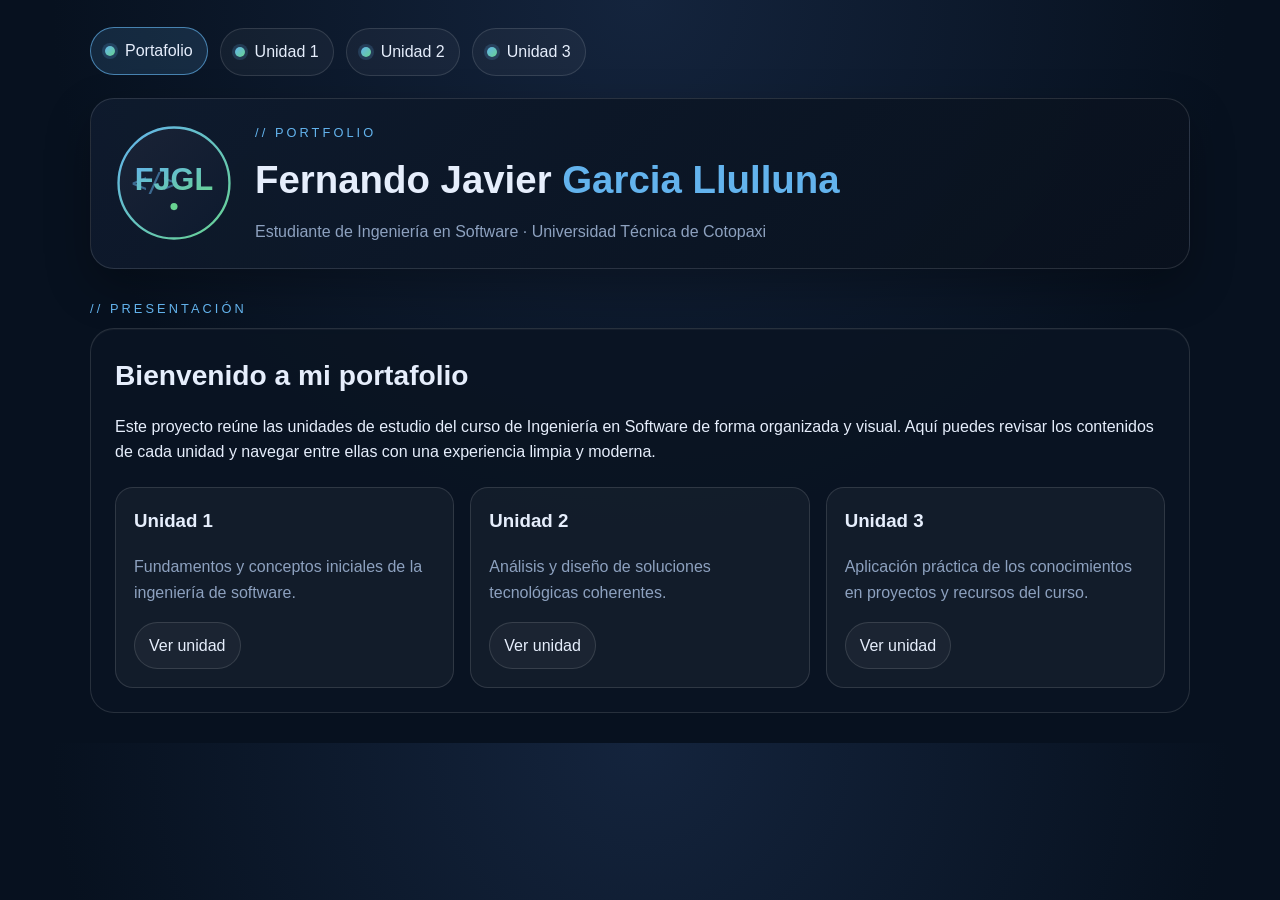
==== index.html @ 0bc06dee "proyecto final" ====
<!DOCTYPE html>
<html lang="es">
<head>
  <meta charset="UTF-8">
  <meta name="viewport" content="width=device-width, initial-scale=1.0">
  <title>Portafolio — Fernando Javier Garcia Llulluna</title>
  <link rel="stylesheet" href="style.css">
</head>
<body>
  <header>
    <nav class="topbar" aria-label="Navegación principal">
      <a class="nav-btn active" href="index.html"><span class="dot"></span> Portafolio</a>
      <a class="nav-btn" href="unidad1.html"><span class="dot"></span> Unidad 1</a>
      <a class="nav-btn" href="unidad2.html"><span class="dot"></span> Unidad 2</a>
      <a class="nav-btn" href="unidad3.html"><span class="dot"></span> Unidad 3</a>
    </nav>

    <div class="brand-row">
      <svg class="logo-badge" viewBox="0 0 100 100" xmlns="http://www.w3.org/2000/svg" role="img" aria-label="Logo FJGL">
        <defs>
          <linearGradient id="g1" x1="0" y1="0" x2="1" y2="1">
            <stop offset="0%" stop-color="#63B3ED"/>
            <stop offset="100%" stop-color="#68D391"/>
          </linearGradient>
          <linearGradient id="g2" x1="0" y1="0" x2="1" y2="1">
            <stop offset="0%" stop-color="#1A2336"/>
            <stop offset="100%" stop-color="#0d1a2e"/>
          </linearGradient>
        </defs>
        <circle cx="50" cy="50" r="47" fill="url(#g2)" stroke="url(#g1)" stroke-width="2"/>
        <text x="14" y="58" font-family="JetBrains Mono, monospace" font-size="22" fill="#63B3ED" opacity="0.5">&lt;/&gt;</text>
        <text x="50" y="56" text-anchor="middle" font-family="Syne, sans-serif" font-size="26" font-weight="800" fill="url(#g1)">FJGL</text>
        <circle cx="50" cy="70" r="3" fill="#68D391"/>
      </svg>
      <div class="brand-text">
        <p class="brand-tag">// portfolio</p>
        <h1>Fernando Javier <span>Garcia Llulluna</span></h1>
        <p class="brand-sub">Estudiante de Ingeniería en Software · Universidad Técnica de Cotopaxi</p>
      </div>
    </div>
  </header>

  <main>
    <p class="section-label">// presentación</p>
    <div class="unit-body">
      <h2 class="section-heading">Bienvenido a mi portafolio</h2>
      <p>Este proyecto reúne las unidades de estudio del curso de Ingeniería en Software de forma organizada y visual. Aquí puedes revisar los contenidos de cada unidad y navegar entre ellas con una experiencia limpia y moderna.</p>

      <div class="grid">
        <article class="card">
          <h3>Unidad 1</h3>
          <p>Fundamentos y conceptos iniciales de la ingeniería de software.</p>
          <a class="nav-btn" href="unidad1.html">Ver unidad</a>
        </article>
        <article class="card">
          <h3>Unidad 2</h3>
          <p>Análisis y diseño de soluciones tecnológicas coherentes.</p>
          <a class="nav-btn" href="unidad2.html">Ver unidad</a>
        </article>
        <article class="card">
          <h3>Unidad 3</h3>
          <p>Aplicación práctica de los conocimientos en proyectos y recursos del curso.</p>
          <a class="nav-btn" href="unidad3.html">Ver unidad</a>
        </article>
      </div>
    </div>
  </main>
</body>
</html>
---- style.css ----
:root {
  color-scheme: dark;
  --bg: #07111f;
  --bg-soft: #0f1b2e;
  --panel: rgba(10, 20, 35, 0.9);
  --text: #e6eefc;
  --muted: #8da1bf;
  --accent: #63b3ed;
  --accent-2: #68d391;
  --border: rgba(255, 255, 255, 0.12);
}

* { box-sizing: border-box; }
body {
  margin: 0;
  font-family: Inter, "Segoe UI", Roboto, Arial, sans-serif;
  background: radial-gradient(circle at top, #14243d 0%, var(--bg) 60%);
  color: var(--text);
  line-height: 1.6;
}
a { color: inherit; text-decoration: none; }
img, svg { display: block; max-width: 100%; }

header, main, footer {
  width: min(1100px, calc(100% - 32px));
  margin: 0 auto;
}

header {
  padding: 28px 0 12px;
}

.topbar {
  display: flex;
  flex-wrap: wrap;
  gap: 12px;
  margin-bottom: 22px;
}
.nav-btn {
  display: inline-flex;
  align-items: center;
  gap: 10px;
  padding: 10px 14px;
  border: 1px solid var(--border);
  border-radius: 999px;
  background: rgba(255,255,255,0.04);
  transition: transform .2s ease, border-color .2s ease, background .2s ease;
}
.nav-btn:hover, .nav-btn.active {
  transform: translateY(-1px);
  border-color: rgba(99,179,237,0.65);
  background: rgba(99,179,237,0.14);
}
.dot {
  width: 10px;
  height: 10px;
  border-radius: 50%;
  background: linear-gradient(135deg, var(--accent), var(--accent-2));
  box-shadow: 0 0 0 3px rgba(99,179,237,0.18);
}

.brand-row {
  display: flex;
  align-items: center;
  gap: 22px;
  padding: 24px;
  border: 1px solid var(--border);
  border-radius: 24px;
  background: linear-gradient(135deg, rgba(15,27,46,0.95), rgba(9,17,29,0.96));
  box-shadow: 0 18px 45px rgba(0,0,0,0.28);
}
.logo-badge {
  width: 118px;
  height: 118px;
  flex-shrink: 0;
}
.brand-tag {
  margin: 0 0 6px;
  font-size: 0.8rem;
  letter-spacing: 0.24em;
  text-transform: uppercase;
  color: var(--accent);
}
.brand-text h1 {
  margin: 0;
  font-size: clamp(1.8rem, 3vw, 2.5rem);
}
.brand-text h1 span { color: var(--accent); }
.brand-sub { margin: 8px 0 0; color: var(--muted); }
.back-link {
  display: inline-block;
  margin-top: 16px;
  color: var(--accent);
}

main {
  padding: 18px 0 30px;
}
.section-label {
  margin: 0 0 8px;
  font-size: 0.8rem;
  letter-spacing: 0.24em;
  text-transform: uppercase;
  color: var(--accent);
}
.section-heading {
  margin: 0 0 10px;
  font-size: clamp(1.4rem, 2.2vw, 1.9rem);
}
.unit-body {
  padding: 24px;
  border: 1px solid var(--border);
  border-radius: 24px;
  background: var(--panel);
  box-shadow: inset 0 1px 0 rgba(255,255,255,.04);
}
.cloud-row {
  display: flex;
  align-items: center;
  gap: 8px;
  flex-wrap: wrap;
}
.cloud {
  width: 28px;
  height: 28px;
}
.cloud-label { color: var(--muted); font-weight: 600; }
.diff-bar {
  height: 10px;
  border-radius: 999px;
  overflow: hidden;
  background: rgba(255,255,255,0.08);
  border: 1px solid rgba(255,255,255,0.08);
}
.diff-bar-fill {
  height: 100%;
  border-radius: inherit;
  background: linear-gradient(90deg, var(--accent), var(--accent-2));
}
.placeholder-box {
  margin-top: 18px;
  padding: 16px 18px;
  border: 1px dashed rgba(99,179,237,0.35);
  border-radius: 16px;
  background: rgba(99,179,237,0.08);
  color: var(--text);
}

.grid {
  display: grid;
  grid-template-columns: repeat(auto-fit, minmax(240px, 1fr));
  gap: 16px;
  margin-top: 22px;
}
.card {
  padding: 18px;
  border: 1px solid var(--border);
  border-radius: 18px;
  background: rgba(255,255,255,0.04);
}
.card h3 { margin-top: 0; }
.card p { color: var(--muted); }

footer {
  padding: 0 0 32px;
}
.bib-card {
  padding: 20px 24px;
  border: 1px solid var(--border);
  border-radius: 22px;
  background: rgba(255,255,255,0.03);
}
.bib-title { margin: 0 0 12px; color: var(--accent); }
.bib-entry { display: flex; gap: 12px; margin-bottom: 10px; }
.bib-num { color: var(--accent); font-weight: 700; }
.bib-text { margin: 0; color: var(--muted); }

@media (max-width: 640px) {
  .brand-row { flex-direction: column; align-items: flex-start; }
  .logo-badge { width: 92px; height: 92px; }
}
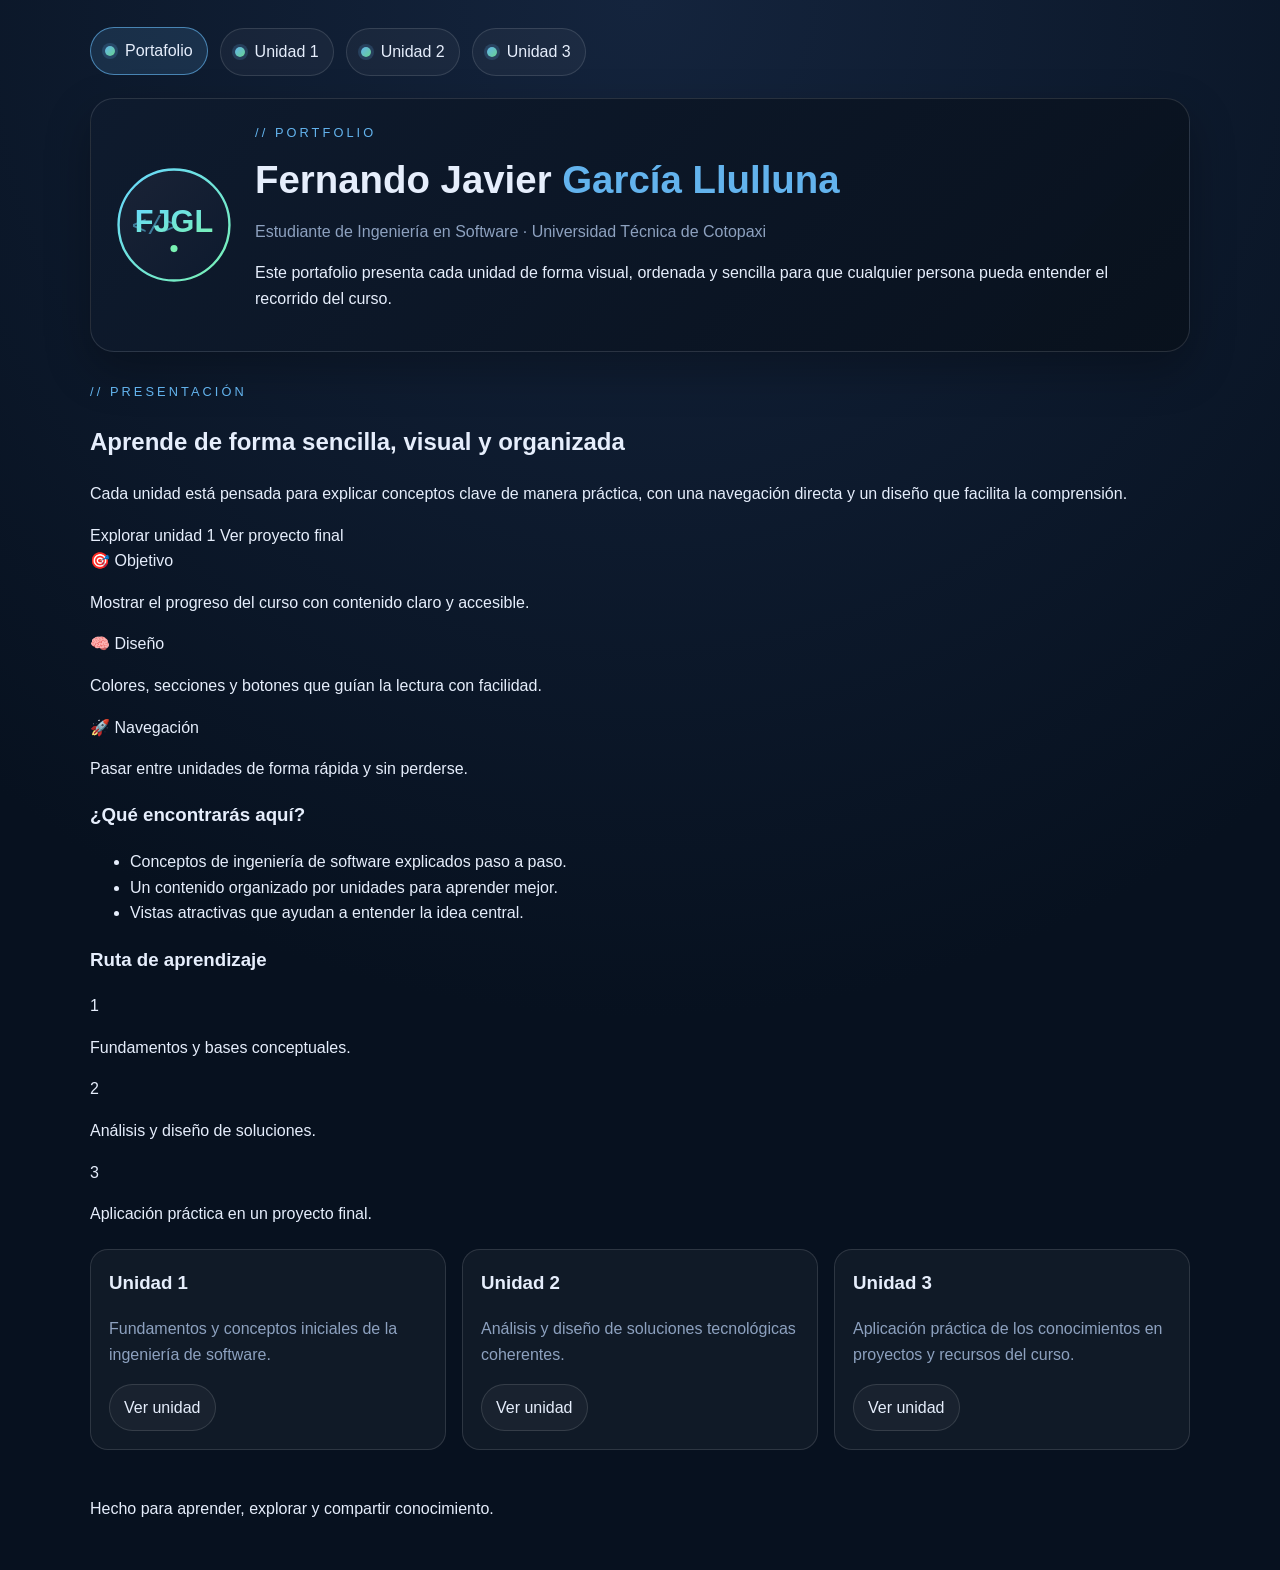
==== commit 8d8b53f9: "ARREGLOS" ====
--- a/index.html
+++ b/index.html
@@ -7,6 +7,9 @@
   <link rel="stylesheet" href="style.css">
 </head>
 <body>
+  <div class="bg-orb orb-one"></div>
+  <div class="bg-orb orb-two"></div>
+
   <header>
     <nav class="topbar" aria-label="Navegación principal">
       <a class="nav-btn active" href="index.html"><span class="dot"></span> Portafolio</a>
@@ -19,8 +22,8 @@
       <svg class="logo-badge" viewBox="0 0 100 100" xmlns="http://www.w3.org/2000/svg" role="img" aria-label="Logo FJGL">
         <defs>
           <linearGradient id="g1" x1="0" y1="0" x2="1" y2="1">
-            <stop offset="0%" stop-color="#63B3ED"/>
-            <stop offset="100%" stop-color="#68D391"/>
+            <stop offset="0%" stop-color="#67D7FF"/>
+            <stop offset="100%" stop-color="#79F2B3"/>
           </linearGradient>
           <linearGradient id="g2" x1="0" y1="0" x2="1" y2="1">
             <stop offset="0%" stop-color="#1A2336"/>
@@ -28,42 +31,88 @@
           </linearGradient>
         </defs>
         <circle cx="50" cy="50" r="47" fill="url(#g2)" stroke="url(#g1)" stroke-width="2"/>
-        <text x="14" y="58" font-family="JetBrains Mono, monospace" font-size="22" fill="#63B3ED" opacity="0.5">&lt;/&gt;</text>
+        <text x="14" y="58" font-family="JetBrains Mono, monospace" font-size="22" fill="#67D7FF" opacity="0.5">&lt;/&gt;</text>
         <text x="50" y="56" text-anchor="middle" font-family="Syne, sans-serif" font-size="26" font-weight="800" fill="url(#g1)">FJGL</text>
-        <circle cx="50" cy="70" r="3" fill="#68D391"/>
+        <circle cx="50" cy="70" r="3" fill="#79F2B3"/>
       </svg>
       <div class="brand-text">
         <p class="brand-tag">// portfolio</p>
-        <h1>Fernando Javier <span>Garcia Llulluna</span></h1>
+        <h1>Fernando Javier <span>García Llulluna</span></h1>
         <p class="brand-sub">Estudiante de Ingeniería en Software · Universidad Técnica de Cotopaxi</p>
+        <p class="brand-copy">Este portafolio presenta cada unidad de forma visual, ordenada y sencilla para que cualquier persona pueda entender el recorrido del curso.</p>
       </div>
     </div>
   </header>
 
   <main>
-    <p class="section-label">// presentación</p>
-    <div class="unit-body">
-      <h2 class="section-heading">Bienvenido a mi portafolio</h2>
-      <p>Este proyecto reúne las unidades de estudio del curso de Ingeniería en Software de forma organizada y visual. Aquí puedes revisar los contenidos de cada unidad y navegar entre ellas con una experiencia limpia y moderna.</p>
+    <section class="hero-card">
+      <div class="hero-copy">
+        <p class="section-label">// presentación</p>
+        <h2>Aprende de forma sencilla, visual y organizada</h2>
+        <p>Cada unidad está pensada para explicar conceptos clave de manera práctica, con una navegación directa y un diseño que facilita la comprensión.</p>
+        <div class="hero-actions">
+          <a class="primary-btn" href="unidad1.html">Explorar unidad 1</a>
+          <a class="secondary-btn" href="unidad3.html">Ver proyecto final</a>
+        </div>
+      </div>
 
-      <div class="grid">
-        <article class="card">
-          <h3>Unidad 1</h3>
-          <p>Fundamentos y conceptos iniciales de la ingeniería de software.</p>
-          <a class="nav-btn" href="unidad1.html">Ver unidad</a>
-        </article>
-        <article class="card">
-          <h3>Unidad 2</h3>
-          <p>Análisis y diseño de soluciones tecnológicas coherentes.</p>
-          <a class="nav-btn" href="unidad2.html">Ver unidad</a>
-        </article>
-        <article class="card">
-          <h3>Unidad 3</h3>
-          <p>Aplicación práctica de los conocimientos en proyectos y recursos del curso.</p>
-          <a class="nav-btn" href="unidad3.html">Ver unidad</a>
-        </article>
+      <div class="hero-highlights">
+        <div class="mini-card">
+          <span class="mini-title">🎯 Objetivo</span>
+          <p>Mostrar el progreso del curso con contenido claro y accesible.</p>
+        </div>
+        <div class="mini-card">
+          <span class="mini-title">🧠 Diseño</span>
+          <p>Colores, secciones y botones que guían la lectura con facilidad.</p>
+        </div>
+        <div class="mini-card">
+          <span class="mini-title">🚀 Navegación</span>
+          <p>Pasar entre unidades de forma rápida y sin perderse.</p>
+        </div>
       </div>
+    </section>
+
+    <section class="info-grid">
+      <article class="info-panel">
+        <h3>¿Qué encontrarás aquí?</h3>
+        <ul class="feature-list">
+          <li>Conceptos de ingeniería de software explicados paso a paso.</li>
+          <li>Un contenido organizado por unidades para aprender mejor.</li>
+          <li>Vistas atractivas que ayudan a entender la idea central.</li>
+        </ul>
+      </article>
+
+      <article class="info-panel accent">
+        <h3>Ruta de aprendizaje</h3>
+        <div class="step-list">
+          <div class="step"><span>1</span><p>Fundamentos y bases conceptuales.</p></div>
+          <div class="step"><span>2</span><p>Análisis y diseño de soluciones.</p></div>
+          <div class="step"><span>3</span><p>Aplicación práctica en un proyecto final.</p></div>
+        </div>
+      </article>
+    </section>
+
+    <div class="grid">
+      <article class="card">
+        <h3>Unidad 1</h3>
+        <p>Fundamentos y conceptos iniciales de la ingeniería de software.</p>
+        <a class="nav-btn" href="unidad1.html">Ver unidad</a>
+      </article>
+      <article class="card">
+        <h3>Unidad 2</h3>
+        <p>Análisis y diseño de soluciones tecnológicas coherentes.</p>
+        <a class="nav-btn" href="unidad2.html">Ver unidad</a>
+      </article>
+      <article class="card">
+        <h3>Unidad 3</h3>
+        <p>Aplicación práctica de los conocimientos en proyectos y recursos del curso.</p>
+        <a class="nav-btn" href="unidad3.html">Ver unidad</a>
+      </article>
     </div>
   </main>
+
+  <footer class="footer-card">
+    <p>Hecho para aprender, explorar y compartir conocimiento.</p>
+  </footer>
 </body>
 </html>
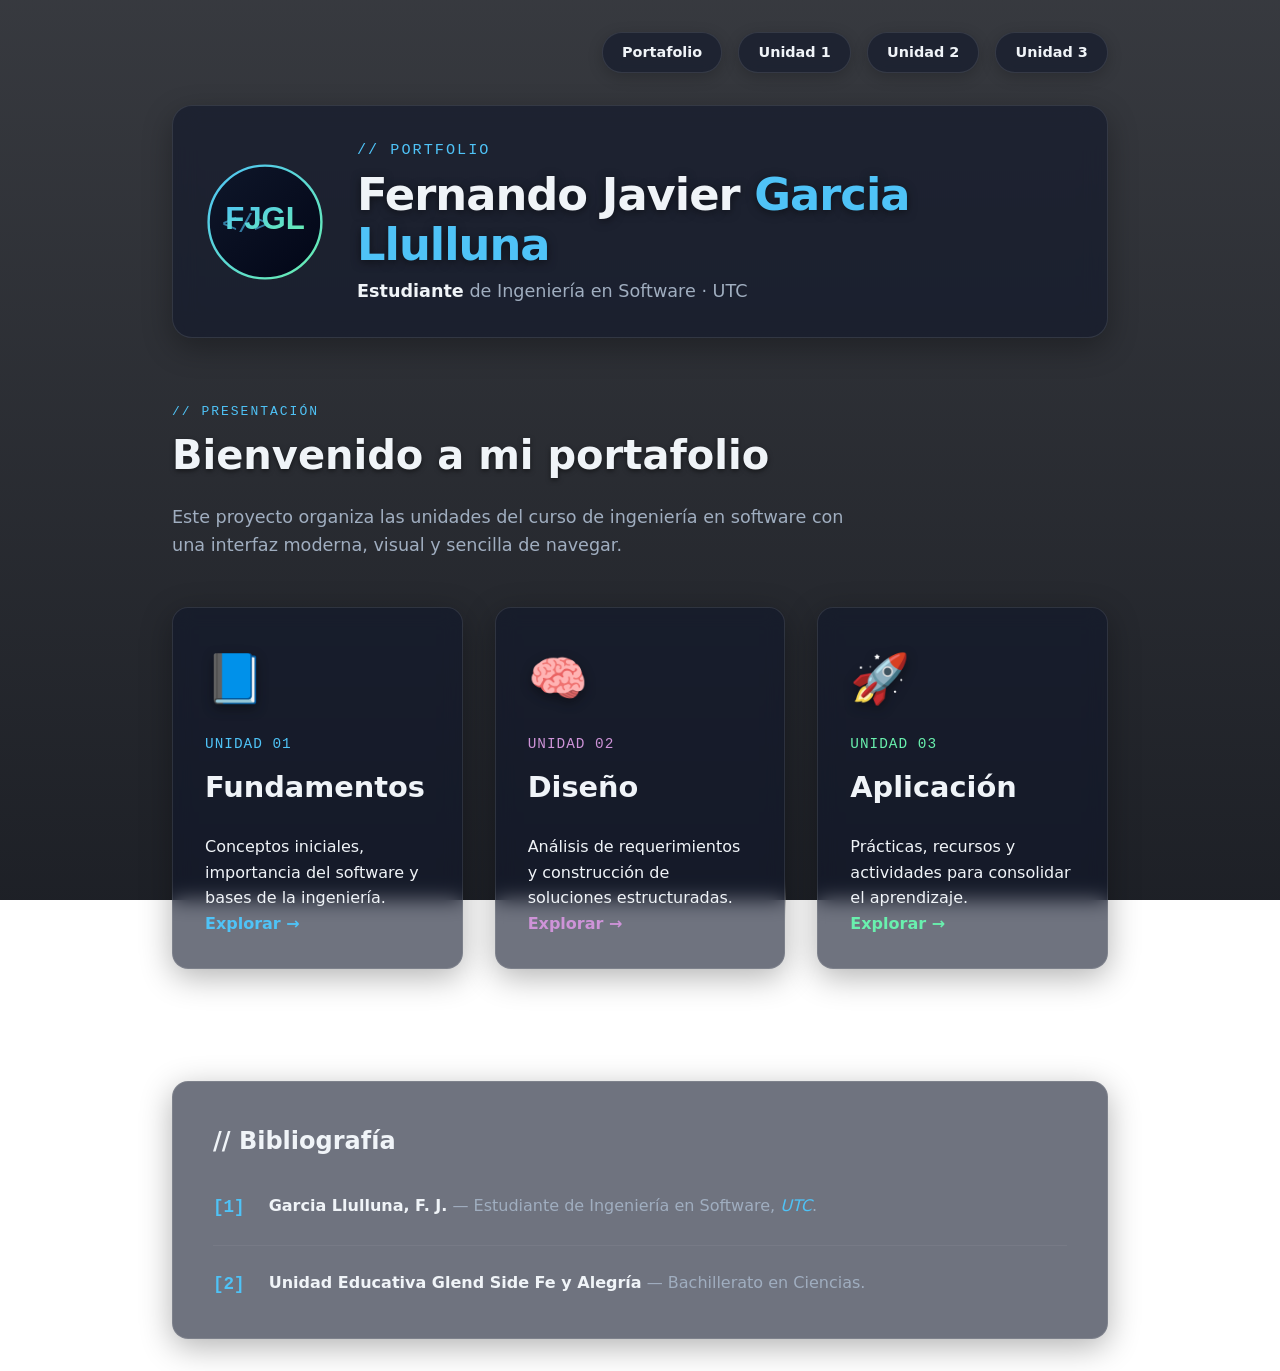
==== commit ca7e2034: "arreglos" ====
--- a/index.html
+++ b/index.html
@@ -7,112 +7,82 @@
   <link rel="stylesheet" href="style.css">
 </head>
 <body>
-  <div class="bg-orb orb-one"></div>
-  <div class="bg-orb orb-two"></div>
-
   <header>
     <nav class="topbar" aria-label="Navegación principal">
-      <a class="nav-btn active" href="index.html"><span class="dot"></span> Portafolio</a>
-      <a class="nav-btn" href="unidad1.html"><span class="dot"></span> Unidad 1</a>
-      <a class="nav-btn" href="unidad2.html"><span class="dot"></span> Unidad 2</a>
-      <a class="nav-btn" href="unidad3.html"><span class="dot"></span> Unidad 3</a>
+      <a class="nav-btn" href="index.html">Portafolio</a>
+      <a class="nav-btn u1" href="unidad1.html">Unidad 1</a>
+      <a class="nav-btn u2" href="unidad2.html">Unidad 2</a>
+      <a class="nav-btn u3" href="unidad3.html">Unidad 3</a>
     </nav>
 
     <div class="brand-row">
       <svg class="logo-badge" viewBox="0 0 100 100" xmlns="http://www.w3.org/2000/svg" role="img" aria-label="Logo FJGL">
         <defs>
           <linearGradient id="g1" x1="0" y1="0" x2="1" y2="1">
-            <stop offset="0%" stop-color="#67D7FF"/>
-            <stop offset="100%" stop-color="#79F2B3"/>
+            <stop offset="0%" stop-color="#4FC3F7"/>
+            <stop offset="100%" stop-color="#69F0AE"/>
           </linearGradient>
           <linearGradient id="g2" x1="0" y1="0" x2="1" y2="1">
-            <stop offset="0%" stop-color="#1A2336"/>
-            <stop offset="100%" stop-color="#0d1a2e"/>
+            <stop offset="0%" stop-color="#0f172a"/>
+            <stop offset="100%" stop-color="#020617"/>
           </linearGradient>
         </defs>
         <circle cx="50" cy="50" r="47" fill="url(#g2)" stroke="url(#g1)" stroke-width="2"/>
-        <text x="14" y="58" font-family="JetBrains Mono, monospace" font-size="22" fill="#67D7FF" opacity="0.5">&lt;/&gt;</text>
+        <text x="14" y="58" font-family="monospace" font-size="22" fill="#4FC3F7" opacity="0.6">&lt;/&gt;</text>
         <text x="50" y="56" text-anchor="middle" font-family="Syne, sans-serif" font-size="26" font-weight="800" fill="url(#g1)">FJGL</text>
-        <circle cx="50" cy="70" r="3" fill="#79F2B3"/>
       </svg>
       <div class="brand-text">
         <p class="brand-tag">// portfolio</p>
-        <h1>Fernando Javier <span>García Llulluna</span></h1>
-        <p class="brand-sub">Estudiante de Ingeniería en Software · Universidad Técnica de Cotopaxi</p>
-        <p class="brand-copy">Este portafolio presenta cada unidad de forma visual, ordenada y sencilla para que cualquier persona pueda entender el recorrido del curso.</p>
+        <h1>Fernando Javier <span style="color:#4FC3F7">Garcia Llulluna</span></h1>
+        <p class="brand-sub"><strong>Estudiante</strong> de Ingeniería en Software · UTC</p>
       </div>
     </div>
   </header>
 
   <main>
-    <section class="hero-card">
-      <div class="hero-copy">
-        <p class="section-label">// presentación</p>
-        <h2>Aprende de forma sencilla, visual y organizada</h2>
-        <p>Cada unidad está pensada para explicar conceptos clave de manera práctica, con una navegación directa y un diseño que facilita la comprensión.</p>
-        <div class="hero-actions">
-          <a class="primary-btn" href="unidad1.html">Explorar unidad 1</a>
-          <a class="secondary-btn" href="unidad3.html">Ver proyecto final</a>
-        </div>
-      </div>
+    <p class="section-label">// presentación</p>
+    <h2 class="section-heading">Bienvenido a mi portafolio</h2>
+    <p class="section-intro">Este proyecto organiza las unidades del curso de ingeniería en software con una interfaz moderna, visual y sencilla de navegar.</p>
 
-      <div class="hero-highlights">
-        <div class="mini-card">
-          <span class="mini-title">🎯 Objetivo</span>
-          <p>Mostrar el progreso del curso con contenido claro y accesible.</p>
-        </div>
-        <div class="mini-card">
-          <span class="mini-title">🧠 Diseño</span>
-          <p>Colores, secciones y botones que guían la lectura con facilidad.</p>
-        </div>
-        <div class="mini-card">
-          <span class="mini-title">🚀 Navegación</span>
-          <p>Pasar entre unidades de forma rápida y sin perderse.</p>
-        </div>
-      </div>
+    <section class="units-grid" aria-label="Unidades del curso">
+      <a class="unit-card c1" href="unidad1.html">
+        <div class="card-icon">📘</div>
+        <div class="card-num t1">Unidad 01</div>
+        <h3 class="card-title">Fundamentos</h3>
+        <p>Conceptos iniciales, importancia del software y bases de la ingeniería.</p>
+        <span class="card-cta t1">Explorar →</span>
+      </a>
+
+      <a class="unit-card c2" href="unidad2.html">
+        <div class="card-icon">🧠</div>
+        <div class="card-num t2">Unidad 02</div>
+        <h3 class="card-title">Diseño</h3>
+        <p>Análisis de requerimientos y construcción de soluciones estructuradas.</p>
+        <span class="card-cta t2">Explorar →</span>
+      </a>
+
+      <a class="unit-card c3" href="unidad3.html">
+        <div class="card-icon">🚀</div>
+        <div class="card-num t3">Unidad 03</div>
+        <h3 class="card-title">Aplicación</h3>
+        <p>Prácticas, recursos y actividades para consolidar el aprendizaje.</p>
+        <span class="card-cta t3">Explorar →</span>
+      </a>
     </section>
-
-    <section class="info-grid">
-      <article class="info-panel">
-        <h3>¿Qué encontrarás aquí?</h3>
-        <ul class="feature-list">
-          <li>Conceptos de ingeniería de software explicados paso a paso.</li>
-          <li>Un contenido organizado por unidades para aprender mejor.</li>
-          <li>Vistas atractivas que ayudan a entender la idea central.</li>
-        </ul>
-      </article>
-
-      <article class="info-panel accent">
-        <h3>Ruta de aprendizaje</h3>
-        <div class="step-list">
-          <div class="step"><span>1</span><p>Fundamentos y bases conceptuales.</p></div>
-          <div class="step"><span>2</span><p>Análisis y diseño de soluciones.</p></div>
-          <div class="step"><span>3</span><p>Aplicación práctica en un proyecto final.</p></div>
-        </div>
-      </article>
-    </section>
-
-    <div class="grid">
-      <article class="card">
-        <h3>Unidad 1</h3>
-        <p>Fundamentos y conceptos iniciales de la ingeniería de software.</p>
-        <a class="nav-btn" href="unidad1.html">Ver unidad</a>
-      </article>
-      <article class="card">
-        <h3>Unidad 2</h3>
-        <p>Análisis y diseño de soluciones tecnológicas coherentes.</p>
-        <a class="nav-btn" href="unidad2.html">Ver unidad</a>
-      </article>
-      <article class="card">
-        <h3>Unidad 3</h3>
-        <p>Aplicación práctica de los conocimientos en proyectos y recursos del curso.</p>
-        <a class="nav-btn" href="unidad3.html">Ver unidad</a>
-      </article>
-    </div>
   </main>
 
-  <footer class="footer-card">
-    <p>Hecho para aprender, explorar y compartir conocimiento.</p>
+  <footer>
+    <div class="bib-card">
+      <p class="bib-title">// Bibliografía</p>
+      <div class="bib-entry">
+        <span class="bib-num">[1]</span>
+        <p class="bib-text"><strong>Garcia Llulluna, F. J.</strong> — Estudiante de Ingeniería en Software, <span class="bib-inst">UTC</span>.</p>
+      </div>
+      <div class="bib-entry">
+        <span class="bib-num">[2]</span>
+        <p class="bib-text"><strong>Unidad Educativa Glend Side Fe y Alegría</strong> — Bachillerato en Ciencias.</p>
+      </div>
+    </div>
   </footer>
 </body>
 </html>
--- a/style.css
+++ b/style.css
@@ -1,181 +1,353 @@
+/* ══ VARIABLES DE COLOR ════════════════════════ */
 :root {
-  color-scheme: dark;
-  --bg: #07111f;
-  --bg-soft: #0f1b2e;
-  --panel: rgba(10, 20, 35, 0.9);
-  --text: #e6eefc;
-  --muted: #8da1bf;
-  --accent: #63b3ed;
-  --accent-2: #68d391;
-  --border: rgba(255, 255, 255, 0.12);
-}
-
-* { box-sizing: border-box; }
+  --text-main: #f0f4f8;
+  --text-muted: #a0aec0;
+  --blue: #4FC3F7;
+  --purple: #CE93D8;
+  --green: #69F0AE;
+  --glass-bg: rgba(15, 23, 42, 0.6);
+  --glass-border: rgba(255, 255, 255, 0.1);
+  --glass-hover: rgba(30, 41, 59, 0.8);
+}
+
+/* ══ ESTILOS GENERALES Y FONDO ═════════════════ */
+* {
+  margin: 0;
+  padding: 0;
+  box-sizing: border-box;
+}
+
 body {
-  margin: 0;
-  font-family: Inter, "Segoe UI", Roboto, Arial, sans-serif;
-  background: radial-gradient(circle at top, #14243d 0%, var(--bg) 60%);
-  color: var(--text);
+  font-family: 'Syne', system-ui, -apple-system, sans-serif;
+  color: var(--text-main);
   line-height: 1.6;
-}
+  max-width: 1000px;
+  margin: 0 auto;
+  padding: 2rem;
+  background-image:
+    linear-gradient(to bottom, rgba(5, 8, 15, 0.8), rgba(5, 8, 15, 0.9)),
+    url('https://images.unsplash.com/photo-1618005182384-a83a8bd57fbe?q=80&w=2564&auto=format&fit=crop');
+  background-size: cover;
+  background-position: center;
+  background-attachment: fixed;
+}
+
 a { color: inherit; text-decoration: none; }
 img, svg { display: block; max-width: 100%; }
 
-header, main, footer {
-  width: min(1100px, calc(100% - 32px));
-  margin: 0 auto;
-}
-
+/* ══ HEADER Y NAVEGACIÓN ═══════════════════════ */
 header {
-  padding: 28px 0 12px;
+  margin-bottom: 4rem;
 }
 
 .topbar {
   display: flex;
-  flex-wrap: wrap;
-  gap: 12px;
-  margin-bottom: 22px;
-}
+  gap: 1rem;
+  justify-content: flex-end;
+  margin-bottom: 2rem;
+}
+
 .nav-btn {
-  display: inline-flex;
+  color: var(--text-main);
+  text-decoration: none;
+  background-color: var(--glass-bg);
+  backdrop-filter: blur(8px);
+  -webkit-backdrop-filter: blur(8px);
+  padding: 0.5rem 1.2rem;
+  border-radius: 20px;
+  font-size: 0.9rem;
+  font-weight: 600;
+  transition: all 0.4s cubic-bezier(0.175, 0.885, 0.32, 1.275);
+  border: 1px solid var(--glass-border);
+  box-shadow: 0 4px 15px rgba(0,0,0,0.2);
+}
+
+.nav-btn:hover {
+  transform: translateY(-4px) scale(1.05);
+}
+.nav-btn.u1:hover { color: #fff; border-color: var(--blue); box-shadow: 0 0 15px var(--blue); }
+.nav-btn.u2:hover { color: #fff; border-color: var(--purple); box-shadow: 0 0 15px var(--purple); }
+.nav-btn.u3:hover { color: #fff; border-color: var(--green); box-shadow: 0 0 15px var(--green); }
+
+.brand-row {
+  display: flex;
+  align-items: center;
+  gap: 2rem;
+  background: var(--glass-bg);
+  backdrop-filter: blur(12px);
+  -webkit-backdrop-filter: blur(12px);
+  padding: 2rem;
+  border-radius: 20px;
+  border: 1px solid var(--glass-border);
+  box-shadow: 0 10px 30px rgba(0,0,0,0.3);
+}
+
+.logo-badge {
+  width: 120px;
+  height: 120px;
+  flex-shrink: 0;
+  transition: transform 0.5s ease;
+}
+
+.logo-badge:hover {
+  transform: rotate(15deg) scale(1.1);
+}
+
+.brand-text h1 {
+  font-size: 2.8rem;
+  line-height: 1.1;
+  margin: 0.5rem 0;
+  letter-spacing: -1px;
+  text-shadow: 0 2px 10px rgba(0,0,0,0.5);
+}
+
+.brand-tag {
+  color: var(--blue);
+  font-family: monospace;
+  font-size: 0.95rem;
+  text-transform: uppercase;
+  letter-spacing: 2px;
+}
+
+.brand-sub {
+  color: var(--text-muted);
+  font-size: 1.1rem;
+}
+
+.brand-sub strong { color: var(--text-main); }
+
+/* ══ MAIN - UNIDADES EFECTO CRISTAL ════════════ */
+.section-label {
+  font-family: monospace;
+  color: var(--blue);
+  text-transform: uppercase;
+  letter-spacing: 2px;
+}
+
+.section-heading {
+  font-size: 2.5rem;
+  margin-bottom: 1rem;
+  text-shadow: 0 2px 5px rgba(0,0,0,0.5);
+}
+
+.section-intro {
+  color: var(--text-muted);
+  max-width: 700px;
+  margin-bottom: 3rem;
+  font-size: 1.1rem;
+}
+
+.units-grid {
+  display: grid;
+  grid-template-columns: repeat(auto-fit, minmax(280px, 1fr));
+  gap: 2rem;
+}
+
+.unit-card {
+  background: var(--glass-bg);
+  backdrop-filter: blur(10px);
+  -webkit-backdrop-filter: blur(10px);
+  border: 1px solid var(--glass-border);
+  border-radius: 16px;
+  padding: 2rem;
+  text-decoration: none;
+  color: inherit;
+  display: flex;
+  flex-direction: column;
+  transition: all 0.4s cubic-bezier(0.175, 0.885, 0.32, 1.275);
+  box-shadow: 0 8px 32px 0 rgba(0, 0, 0, 0.3);
+  position: relative;
+  overflow: hidden;
+}
+
+.unit-card::before {
+  content: '';
+  position: absolute;
+  top: 0; left: 0; right: 0;
+  height: 4px;
+  background: transparent;
+  transition: background 0.3s ease;
+}
+
+.unit-card:hover {
+  transform: translateY(-10px);
+  background: var(--glass-hover);
+}
+
+.unit-card.c1:hover::before { background: var(--blue); }
+.unit-card.c1:hover { box-shadow: 0 15px 35px rgba(79, 195, 247, 0.2); border-color: rgba(79, 195, 247, 0.3); }
+
+.unit-card.c2:hover::before { background: var(--purple); }
+.unit-card.c2:hover { box-shadow: 0 15px 35px rgba(206, 147, 216, 0.2); border-color: rgba(206, 147, 216, 0.3); }
+
+.unit-card.c3:hover::before { background: var(--green); }
+.unit-card.c3:hover { box-shadow: 0 15px 35px rgba(105, 240, 174, 0.2); border-color: rgba(105, 240, 174, 0.3); }
+
+.card-icon {
+  font-size: 3rem;
+  margin-bottom: 1rem;
+  filter: drop-shadow(0 4px 6px rgba(0,0,0,0.4));
+}
+
+.card-num {
+  font-family: monospace;
+  font-size: 0.9rem;
+  text-transform: uppercase;
+  letter-spacing: 1px;
+}
+
+.card-num.t1 { color: var(--blue); }
+.card-num.t2 { color: var(--purple); }
+.card-num.t3 { color: var(--green); }
+
+.card-title {
+  font-size: 1.8rem;
+  margin: 0.5rem 0 1.5rem 0;
+}
+
+.cloud-section-label {
+  font-size: 0.8rem;
+  text-transform: uppercase;
+  letter-spacing: 1px;
+  font-weight: 700;
+  margin-bottom: 0.5rem;
+}
+
+.cloud-row {
+  display: flex;
+  align-items: center;
+  gap: 0.3rem;
+  margin-bottom: 1rem;
+}
+
+.cloud svg {
+  width: 24px;
+  height: 24px;
+  filter: drop-shadow(0 0 5px currentColor);
+  animation: float 3s ease-in-out infinite;
+}
+
+.cloud:nth-child(1) svg { animation-delay: 0s; }
+.cloud:nth-child(2) svg { animation-delay: 0.2s; }
+.cloud:nth-child(3) svg { animation-delay: 0.4s; }
+.cloud:nth-child(4) svg { animation-delay: 0.6s; }
+.cloud:nth-child(5) svg { animation-delay: 0.8s; }
+
+@keyframes float {
+  0%, 100% { transform: translateY(0px); }
+  50% { transform: translateY(-5px); }
+}
+
+.cloud-label {
+  font-weight: bold;
+  font-size: 1rem;
+  margin-left: auto;
+  font-family: monospace;
+}
+
+.diff-track {
+  width: 100%;
+  height: 8px;
+  background-color: rgba(0,0,0,0.5);
+  border-radius: 4px;
+  overflow: hidden;
+  margin-bottom: 1.5rem;
+  box-shadow: inset 0 1px 3px rgba(0,0,0,0.8);
+}
+
+.diff-fill {
+  height: 100%;
+  border-radius: 4px;
+  position: relative;
+}
+
+.diff-fill.t1 { background: var(--blue); box-shadow: 0 0 10px var(--blue); }
+.diff-fill.t2 { background: var(--purple); box-shadow: 0 0 10px var(--purple); }
+.diff-fill.t3 { background: var(--green); box-shadow: 0 0 10px var(--green); }
+
+.card-cta {
+  margin-top: auto;
+  font-size: 1rem;
+  font-weight: bold;
+  display: flex;
+  align-items: center;
+  gap: 5px;
+  transition: gap 0.3s ease;
+}
+
+.unit-card:hover .card-cta {
+  gap: 10px;
+}
+
+.card-cta.t1 { color: var(--blue); }
+.card-cta.t2 { color: var(--purple); }
+.card-cta.t3 { color: var(--green); }
+
+/* ══ FOOTER ════════════════════════════════════ */
+footer {
+  margin-top: 5rem;
+  padding-top: 2rem;
+}
+
+.bib-card {
+  background: var(--glass-bg);
+  backdrop-filter: blur(10px);
+  -webkit-backdrop-filter: blur(10px);
+  padding: 2.5rem;
+  border-radius: 16px;
+  border: 1px solid var(--glass-border);
+  box-shadow: 0 8px 32px 0 rgba(0, 0, 0, 0.3);
+}
+
+.bib-title {
+  font-size: 1.5rem;
+  font-weight: bold;
+  margin-bottom: 2rem;
+  color: var(--text-main);
+  display: flex;
   align-items: center;
   gap: 10px;
-  padding: 10px 14px;
-  border: 1px solid var(--border);
-  border-radius: 999px;
-  background: rgba(255,255,255,0.04);
-  transition: transform .2s ease, border-color .2s ease, background .2s ease;
-}
-.nav-btn:hover, .nav-btn.active {
-  transform: translateY(-1px);
-  border-color: rgba(99,179,237,0.65);
-  background: rgba(99,179,237,0.14);
-}
-.dot {
-  width: 10px;
-  height: 10px;
-  border-radius: 50%;
-  background: linear-gradient(135deg, var(--accent), var(--accent-2));
-  box-shadow: 0 0 0 3px rgba(99,179,237,0.18);
-}
-
-.brand-row {
-  display: flex;
-  align-items: center;
-  gap: 22px;
-  padding: 24px;
-  border: 1px solid var(--border);
-  border-radius: 24px;
-  background: linear-gradient(135deg, rgba(15,27,46,0.95), rgba(9,17,29,0.96));
-  box-shadow: 0 18px 45px rgba(0,0,0,0.28);
-}
-.logo-badge {
-  width: 118px;
-  height: 118px;
+}
+
+.bib-entry {
+  display: flex;
+  gap: 1.5rem;
+  margin-bottom: 1.5rem;
+  color: var(--text-muted);
+  font-size: 1rem;
+  padding-bottom: 1.5rem;
+  border-bottom: 1px solid rgba(255,255,255,0.05);
+}
+
+.bib-entry:last-child {
+  margin-bottom: 0;
+  padding-bottom: 0;
+  border-bottom: none;
+}
+
+.bib-num {
+  color: var(--blue);
+  font-family: monospace;
+  font-weight: bold;
+  font-size: 1.1rem;
   flex-shrink: 0;
 }
-.brand-tag {
-  margin: 0 0 6px;
-  font-size: 0.8rem;
-  letter-spacing: 0.24em;
-  text-transform: uppercase;
-  color: var(--accent);
-}
-.brand-text h1 {
-  margin: 0;
-  font-size: clamp(1.8rem, 3vw, 2.5rem);
-}
-.brand-text h1 span { color: var(--accent); }
-.brand-sub { margin: 8px 0 0; color: var(--muted); }
-.back-link {
-  display: inline-block;
-  margin-top: 16px;
-  color: var(--accent);
-}
-
-main {
-  padding: 18px 0 30px;
-}
-.section-label {
-  margin: 0 0 8px;
-  font-size: 0.8rem;
-  letter-spacing: 0.24em;
-  text-transform: uppercase;
-  color: var(--accent);
-}
-.section-heading {
-  margin: 0 0 10px;
-  font-size: clamp(1.4rem, 2.2vw, 1.9rem);
-}
-.unit-body {
-  padding: 24px;
-  border: 1px solid var(--border);
-  border-radius: 24px;
-  background: var(--panel);
-  box-shadow: inset 0 1px 0 rgba(255,255,255,.04);
-}
-.cloud-row {
-  display: flex;
-  align-items: center;
-  gap: 8px;
-  flex-wrap: wrap;
-}
-.cloud {
-  width: 28px;
-  height: 28px;
-}
-.cloud-label { color: var(--muted); font-weight: 600; }
-.diff-bar {
-  height: 10px;
-  border-radius: 999px;
-  overflow: hidden;
-  background: rgba(255,255,255,0.08);
-  border: 1px solid rgba(255,255,255,0.08);
-}
-.diff-bar-fill {
-  height: 100%;
-  border-radius: inherit;
-  background: linear-gradient(90deg, var(--accent), var(--accent-2));
-}
-.placeholder-box {
-  margin-top: 18px;
-  padding: 16px 18px;
-  border: 1px dashed rgba(99,179,237,0.35);
-  border-radius: 16px;
-  background: rgba(99,179,237,0.08);
-  color: var(--text);
-}
-
-.grid {
-  display: grid;
-  grid-template-columns: repeat(auto-fit, minmax(240px, 1fr));
-  gap: 16px;
-  margin-top: 22px;
-}
-.card {
-  padding: 18px;
-  border: 1px solid var(--border);
-  border-radius: 18px;
-  background: rgba(255,255,255,0.04);
-}
-.card h3 { margin-top: 0; }
-.card p { color: var(--muted); }
-
-footer {
-  padding: 0 0 32px;
-}
-.bib-card {
-  padding: 20px 24px;
-  border: 1px solid var(--border);
-  border-radius: 22px;
-  background: rgba(255,255,255,0.03);
-}
-.bib-title { margin: 0 0 12px; color: var(--accent); }
-.bib-entry { display: flex; gap: 12px; margin-bottom: 10px; }
-.bib-num { color: var(--accent); font-weight: 700; }
-.bib-text { margin: 0; color: var(--muted); }
-
-@media (max-width: 640px) {
-  .brand-row { flex-direction: column; align-items: flex-start; }
-  .logo-badge { width: 92px; height: 92px; }
-}
+
+.bib-text strong { color: var(--text-main); }
+.bib-inst { color: var(--blue); font-style: italic; }
+
+/* ══ MEDIA QUERIES (Móviles) ═══════════════════ */
+@media (max-width: 768px) {
+  .brand-row {
+    flex-direction: column;
+    text-align: center;
+    padding: 1.5rem;
+  }
+  .topbar {
+    justify-content: center;
+    flex-wrap: wrap;
+  }
+  .brand-text h1 {
+    font-size: 2.2rem;
+  }
+}
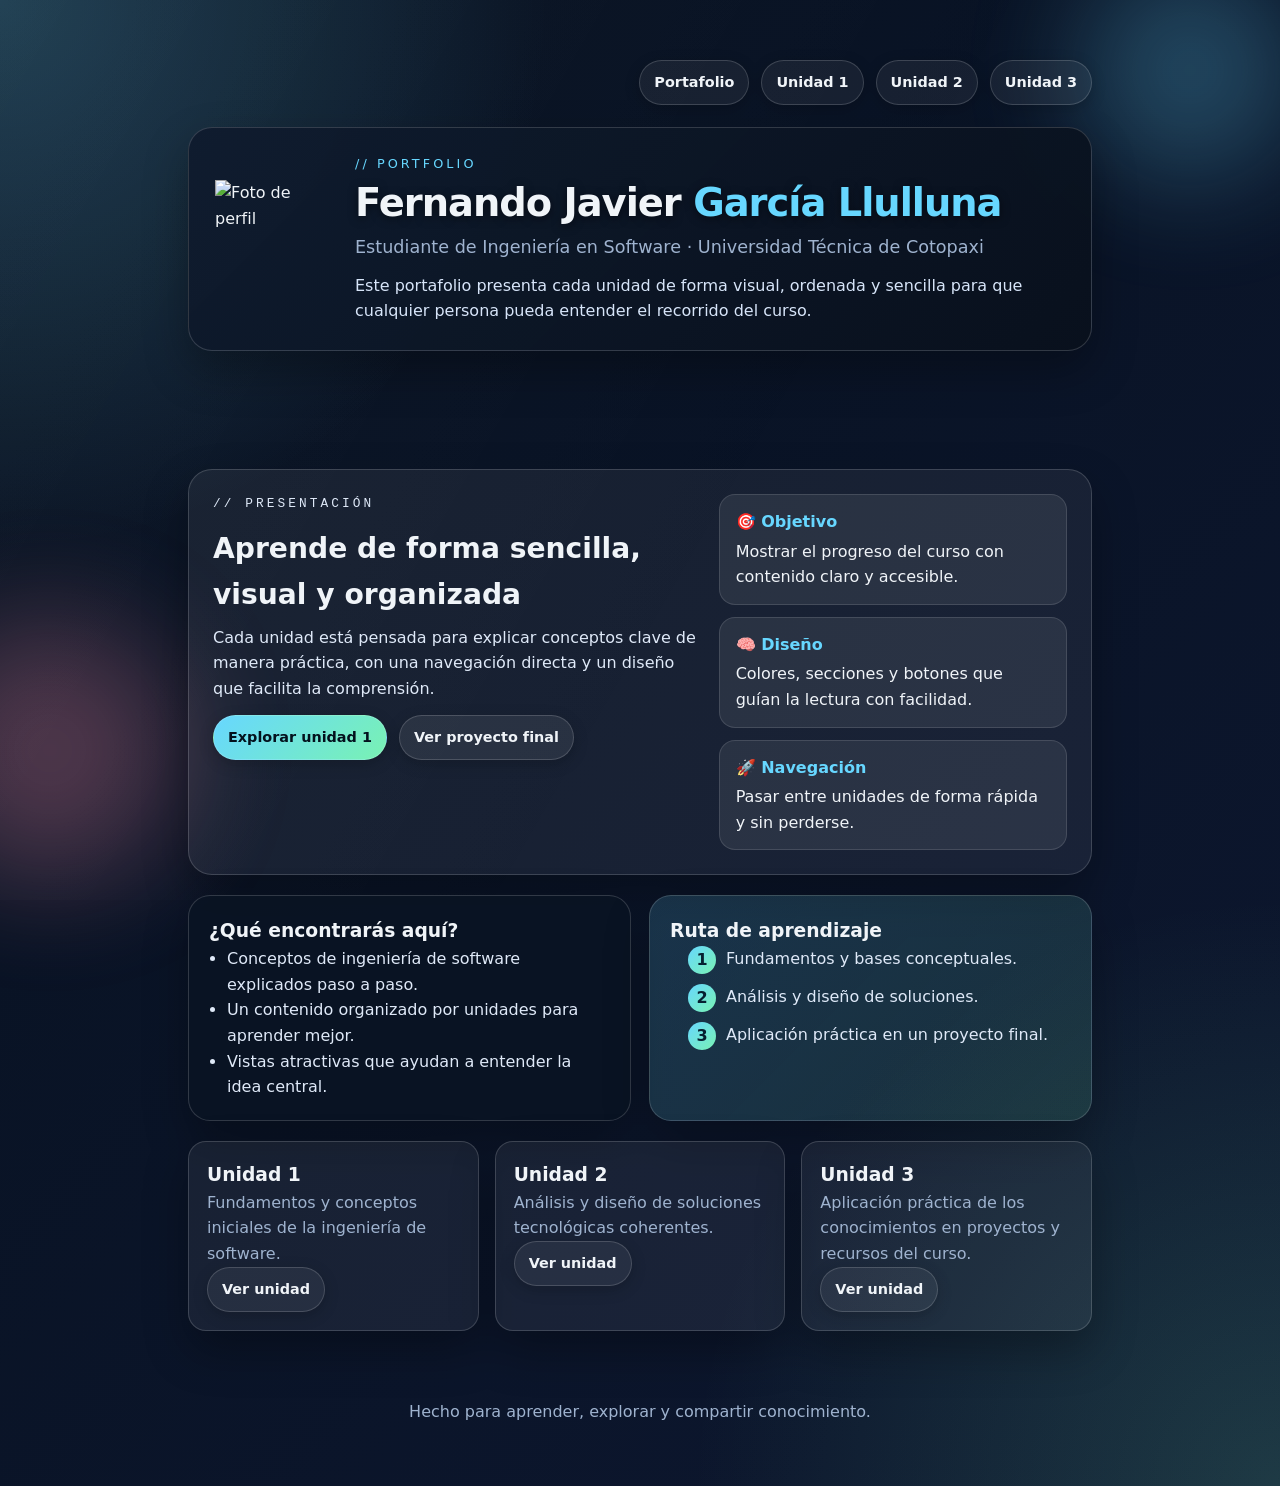
==== commit aabd2980: "arreglos" ====
--- a/index.html
+++ b/index.html
@@ -7,6 +7,9 @@
   <link rel="stylesheet" href="style.css">
 </head>
 <body>
+  <div class="bg-orb orb-one"></div>
+  <div class="bg-orb orb-two"></div>
+
   <header>
     <nav class="topbar" aria-label="Navegación principal">
       <a class="nav-btn" href="index.html">Portafolio</a>
@@ -16,73 +19,85 @@
     </nav>
 
     <div class="brand-row">
-      <svg class="logo-badge" viewBox="0 0 100 100" xmlns="http://www.w3.org/2000/svg" role="img" aria-label="Logo FJGL">
-        <defs>
-          <linearGradient id="g1" x1="0" y1="0" x2="1" y2="1">
-            <stop offset="0%" stop-color="#4FC3F7"/>
-            <stop offset="100%" stop-color="#69F0AE"/>
-          </linearGradient>
-          <linearGradient id="g2" x1="0" y1="0" x2="1" y2="1">
-            <stop offset="0%" stop-color="#0f172a"/>
-            <stop offset="100%" stop-color="#020617"/>
-          </linearGradient>
-        </defs>
-        <circle cx="50" cy="50" r="47" fill="url(#g2)" stroke="url(#g1)" stroke-width="2"/>
-        <text x="14" y="58" font-family="monospace" font-size="22" fill="#4FC3F7" opacity="0.6">&lt;/&gt;</text>
-        <text x="50" y="56" text-anchor="middle" font-family="Syne, sans-serif" font-size="26" font-weight="800" fill="url(#g1)">FJGL</text>
-      </svg>
+      <img src="WhatsApp Image 2026-08-06 at 6.16.31 PM.jpeg" alt="Foto de perfil" class="logo-badge profile-image" role="img" aria-label="Foto de perfil">
       <div class="brand-text">
         <p class="brand-tag">// portfolio</p>
-        <h1>Fernando Javier <span style="color:#4FC3F7">Garcia Llulluna</span></h1>
-        <p class="brand-sub"><strong>Estudiante</strong> de Ingeniería en Software · UTC</p>
+        <h1>Fernando Javier <span>García Llulluna</span></h1>
+        <p class="brand-sub">Estudiante de Ingeniería en Software · Universidad Técnica de Cotopaxi</p>
+        <p class="brand-copy">Este portafolio presenta cada unidad de forma visual, ordenada y sencilla para que cualquier persona pueda entender el recorrido del curso.</p>
       </div>
     </div>
   </header>
 
   <main>
-    <p class="section-label">// presentación</p>
-    <h2 class="section-heading">Bienvenido a mi portafolio</h2>
-    <p class="section-intro">Este proyecto organiza las unidades del curso de ingeniería en software con una interfaz moderna, visual y sencilla de navegar.</p>
+    <section class="hero-card">
+      <div class="hero-copy">
+        <p class="section-label">// presentación</p>
+        <h2>Aprende de forma sencilla, visual y organizada</h2>
+        <p>Cada unidad está pensada para explicar conceptos clave de manera práctica, con una navegación directa y un diseño que facilita la comprensión.</p>
+        <div class="hero-actions">
+          <a class="primary-btn" href="unidad1.html">Explorar unidad 1</a>
+          <a class="secondary-btn" href="unidad3.html">Ver proyecto final</a>
+        </div>
+      </div>
 
-    <section class="units-grid" aria-label="Unidades del curso">
-      <a class="unit-card c1" href="unidad1.html">
-        <div class="card-icon">📘</div>
-        <div class="card-num t1">Unidad 01</div>
-        <h3 class="card-title">Fundamentos</h3>
-        <p>Conceptos iniciales, importancia del software y bases de la ingeniería.</p>
-        <span class="card-cta t1">Explorar →</span>
-      </a>
+      <div class="hero-highlights">
+        <div class="mini-card">
+          <span class="mini-title">🎯 Objetivo</span>
+          <p>Mostrar el progreso del curso con contenido claro y accesible.</p>
+        </div>
+        <div class="mini-card">
+          <span class="mini-title">🧠 Diseño</span>
+          <p>Colores, secciones y botones que guían la lectura con facilidad.</p>
+        </div>
+        <div class="mini-card">
+          <span class="mini-title">🚀 Navegación</span>
+          <p>Pasar entre unidades de forma rápida y sin perderse.</p>
+        </div>
+      </div>
+    </section>
 
-      <a class="unit-card c2" href="unidad2.html">
-        <div class="card-icon">🧠</div>
-        <div class="card-num t2">Unidad 02</div>
-        <h3 class="card-title">Diseño</h3>
-        <p>Análisis de requerimientos y construcción de soluciones estructuradas.</p>
-        <span class="card-cta t2">Explorar →</span>
-      </a>
+    <section class="info-grid">
+      <article class="info-panel">
+        <h3>¿Qué encontrarás aquí?</h3>
+        <ul class="feature-list">
+          <li>Conceptos de ingeniería de software explicados paso a paso.</li>
+          <li>Un contenido organizado por unidades para aprender mejor.</li>
+          <li>Vistas atractivas que ayudan a entender la idea central.</li>
+        </ul>
+      </article>
 
-      <a class="unit-card c3" href="unidad3.html">
-        <div class="card-icon">🚀</div>
-        <div class="card-num t3">Unidad 03</div>
-        <h3 class="card-title">Aplicación</h3>
-        <p>Prácticas, recursos y actividades para consolidar el aprendizaje.</p>
-        <span class="card-cta t3">Explorar →</span>
-      </a>
+      <article class="info-panel accent">
+        <h3>Ruta de aprendizaje</h3>
+        <div class="step-list">
+          <div class="step"><span>1</span><p>Fundamentos y bases conceptuales.</p></div>
+          <div class="step"><span>2</span><p>Análisis y diseño de soluciones.</p></div>
+          <div class="step"><span>3</span><p>Aplicación práctica en un proyecto final.</p></div>
+        </div>
+      </article>
     </section>
+
+    <div class="grid">
+      <article class="card">
+        <h3>Unidad 1</h3>
+        <p>Fundamentos y conceptos iniciales de la ingeniería de software.</p>
+        <a class="nav-btn" href="unidad1.html">Ver unidad</a>
+      </article>
+      <article class="card">
+        <h3>Unidad 2</h3>
+        <p>Análisis y diseño de soluciones tecnológicas coherentes.</p>
+        <a class="nav-btn" href="unidad2.html">Ver unidad</a>
+      </article>
+      <article class="card">
+        <h3>Unidad 3</h3>
+        <p>Aplicación práctica de los conocimientos en proyectos y recursos del curso.</p>
+        <a class="nav-btn" href="unidad3.html">Ver unidad</a>
+      </article>
+    </div>
   </main>
 
-  <footer>
-    <div class="bib-card">
-      <p class="bib-title">// Bibliografía</p>
-      <div class="bib-entry">
-        <span class="bib-num">[1]</span>
-        <p class="bib-text"><strong>Garcia Llulluna, F. J.</strong> — Estudiante de Ingeniería en Software, <span class="bib-inst">UTC</span>.</p>
-      </div>
-      <div class="bib-entry">
-        <span class="bib-num">[2]</span>
-        <p class="bib-text"><strong>Unidad Educativa Glend Side Fe y Alegría</strong> — Bachillerato en Ciencias.</p>
-      </div>
-    </div>
+  <footer class="footer-card">
+    <p>Hecho para aprender, explorar y compartir conocimiento.</p>
   </footer>
 </body>
 </html>
--- a/style.css
+++ b/style.css
@@ -1,16 +1,25 @@
-/* ══ VARIABLES DE COLOR ════════════════════════ */
 :root {
+  color-scheme: dark;
   --text-main: #f0f4f8;
   --text-muted: #a0aec0;
   --blue: #4FC3F7;
   --purple: #CE93D8;
   --green: #69F0AE;
+  --bg: #07111f;
+  --bg-soft: #0f1b2e;
+  --panel: rgba(10, 20, 35, 0.92);
+  --text: #eef6ff;
+  --muted: #9fb3cf;
+  --accent: #67d7ff;
+  --accent-2: #79f2b3;
+  --accent-3: #ff8fab;
+  --border: rgba(255, 255, 255, 0.16);
+  --shadow: 0 20px 45px rgba(0, 0, 0, 0.3);
   --glass-bg: rgba(15, 23, 42, 0.6);
   --glass-border: rgba(255, 255, 255, 0.1);
   --glass-hover: rgba(30, 41, 59, 0.8);
 }
 
-/* ══ ESTILOS GENERALES Y FONDO ═════════════════ */
 * {
   margin: 0;
   padding: 0;
@@ -30,61 +39,102 @@
   background-size: cover;
   background-position: center;
   background-attachment: fixed;
+  background:
+    radial-gradient(circle at top left, rgba(103, 215, 255, 0.22), transparent 28%),
+    radial-gradient(circle at bottom right, rgba(121, 242, 179, 0.16), transparent 30%),
+    linear-gradient(135deg, #07111f 0%, #0d1730 100%);
+  min-height: 100vh;
+  overflow-x: hidden;
+  position: relative;
+}
+
+body::before {
+  content: "";
+  position: fixed;
+  inset: 0;
+  pointer-events: none;
+  background: linear-gradient(120deg, rgba(255,255,255,0.03), transparent 60%);
 }
 
 a { color: inherit; text-decoration: none; }
 img, svg { display: block; max-width: 100%; }
 
-/* ══ HEADER Y NAVEGACIÓN ═══════════════════════ */
-header {
-  margin-bottom: 4rem;
-}
+header, main, footer {
+  width: min(1120px, calc(100% - 32px));
+  margin: 0 auto;
+  position: relative;
+  z-index: 1;
+}
+
+header { padding: 28px 0 16px; margin-bottom: 4rem; }
 
 .topbar {
   display: flex;
-  gap: 1rem;
+  flex-wrap: wrap;
+  gap: 12px;
   justify-content: flex-end;
-  margin-bottom: 2rem;
-}
-
-.nav-btn {
+  margin-bottom: 22px;
+}
+
+.nav-btn, .primary-btn, .secondary-btn {
+  display: inline-flex;
+  align-items: center;
+  justify-content: center;
+  gap: 8px;
+  padding: 10px 14px;
+  border: 1px solid var(--border);
+  border-radius: 999px;
+  background: rgba(255,255,255,0.06);
   color: var(--text-main);
   text-decoration: none;
-  background-color: var(--glass-bg);
-  backdrop-filter: blur(8px);
-  -webkit-backdrop-filter: blur(8px);
-  padding: 0.5rem 1.2rem;
-  border-radius: 20px;
   font-size: 0.9rem;
   font-weight: 600;
   transition: all 0.4s cubic-bezier(0.175, 0.885, 0.32, 1.275);
-  border: 1px solid var(--glass-border);
   box-shadow: 0 4px 15px rgba(0,0,0,0.2);
 }
 
-.nav-btn:hover {
-  transform: translateY(-4px) scale(1.05);
-}
+.nav-btn:hover, .nav-btn.active, .primary-btn:hover, .secondary-btn:hover {
+  transform: translateY(-2px);
+  border-color: rgba(103,215,255,0.65);
+  box-shadow: 0 10px 24px rgba(0,0,0,0.22);
+}
+
+.primary-btn {
+  background: linear-gradient(135deg, var(--accent), var(--accent-2));
+  color: #03111d;
+  font-weight: 700;
+}
+
+.secondary-btn {
+  background: rgba(255,255,255,0.08);
+}
+
 .nav-btn.u1:hover { color: #fff; border-color: var(--blue); box-shadow: 0 0 15px var(--blue); }
 .nav-btn.u2:hover { color: #fff; border-color: var(--purple); box-shadow: 0 0 15px var(--purple); }
 .nav-btn.u3:hover { color: #fff; border-color: var(--green); box-shadow: 0 0 15px var(--green); }
 
+.dot {
+  width: 10px;
+  height: 10px;
+  border-radius: 50%;
+  background: linear-gradient(135deg, var(--accent), var(--accent-2));
+  box-shadow: 0 0 0 3px rgba(103,215,255,0.2);
+}
+
 .brand-row {
   display: flex;
   align-items: center;
-  gap: 2rem;
-  background: var(--glass-bg);
-  backdrop-filter: blur(12px);
-  -webkit-backdrop-filter: blur(12px);
-  padding: 2rem;
-  border-radius: 20px;
-  border: 1px solid var(--glass-border);
-  box-shadow: 0 10px 30px rgba(0,0,0,0.3);
+  gap: 22px;
+  padding: 26px;
+  border: 1px solid var(--border);
+  border-radius: 24px;
+  background: linear-gradient(135deg, rgba(15,27,46,0.95), rgba(9,17,29,0.96));
+  box-shadow: var(--shadow);
 }
 
 .logo-badge {
-  width: 120px;
-  height: 120px;
+  width: 118px;
+  height: 118px;
   flex-shrink: 0;
   transition: transform 0.5s ease;
 }
@@ -93,56 +143,113 @@
   transform: rotate(15deg) scale(1.1);
 }
 
+.brand-tag {
+  margin: 0 0 6px;
+  font-size: 0.8rem;
+  letter-spacing: 0.24em;
+  text-transform: uppercase;
+  color: var(--accent);
+}
+
 .brand-text h1 {
-  font-size: 2.8rem;
-  line-height: 1.1;
-  margin: 0.5rem 0;
+  margin: 0;
+  font-size: clamp(1.8rem, 3vw, 2.6rem);
+  line-height: 1.15;
   letter-spacing: -1px;
   text-shadow: 0 2px 10px rgba(0,0,0,0.5);
 }
 
-.brand-tag {
-  color: var(--blue);
+.brand-text h1 span { color: var(--accent); }
+.brand-sub { margin: 8px 0 0; color: var(--muted); font-size: 1.1rem; }
+.brand-copy {
+  margin: 12px 0 0;
+  color: #d7e5f9;
+  max-width: 680px;
+}
+
+.back-link { display: inline-block; margin-top: 16px; color: var(--accent); }
+
+main { padding: 18px 0 30px; }
+.hero-card, .info-grid, .grid, .footer-card {
+  margin-top: 20px;
+}
+.hero-card {
+  display: grid;
+  gap: 18px;
+  grid-template-columns: 1.4fr 1fr;
+  padding: 24px;
+  border: 1px solid var(--border);
+  border-radius: 24px;
+  background: rgba(255,255,255,0.06);
+  box-shadow: var(--shadow);
+}
+.hero-copy h2 {
+  margin: 0 0 8px;
+  font-size: clamp(1.4rem, 2.2vw, 2rem);
+}
+.hero-copy p { margin: 0 0 12px; color: #dfe9f8; }
+.hero-actions { display: flex; gap: 12px; flex-wrap: wrap; margin-top: 14px; }
+.hero-highlights { display: grid; gap: 12px; }
+.mini-card {
+  padding: 14px 16px;
+  border-radius: 16px;
+  background: rgba(255,255,255,0.08);
+  border: 1px solid rgba(255,255,255,0.12);
+}
+.mini-title { display: block; margin-bottom: 4px; font-weight: 700; color: var(--accent); }
+.info-grid {
+  display: grid;
+  grid-template-columns: repeat(2, minmax(0, 1fr));
+  gap: 18px;
+}
+.info-panel {
+  padding: 20px;
+  border-radius: 22px;
+  background: var(--panel);
+  border: 1px solid var(--border);
+  box-shadow: var(--shadow);
+}
+.info-panel.accent {
+  background: linear-gradient(135deg, rgba(103,215,255,0.16), rgba(121,242,179,0.12));
+}
+.feature-list, .step-list { padding-left: 18px; color: #dfe9f8; }
+.step { display: flex; gap: 10px; align-items: flex-start; margin-bottom: 10px; }
+.step span {
+  display: inline-flex;
+  width: 28px;
+  height: 28px;
+  border-radius: 50%;
+  justify-content: center;
+  align-items: center;
+  background: linear-gradient(135deg, var(--accent), var(--accent-2));
+  color: #062030;
+  font-weight: 800;
+  flex-shrink: 0;
+}
+.section-label {
+  margin: 0 0 8px;
+  font-size: 0.8rem;
+  letter-spacing: 0.24em;
+  text-transform: uppercase;
+  color: var(--accent);
   font-family: monospace;
-  font-size: 0.95rem;
-  text-transform: uppercase;
-  letter-spacing: 2px;
-}
-
-.brand-sub {
-  color: var(--text-muted);
-  font-size: 1.1rem;
-}
-
-.brand-sub strong { color: var(--text-main); }
-
-/* ══ MAIN - UNIDADES EFECTO CRISTAL ════════════ */
-.section-label {
-  font-family: monospace;
-  color: var(--blue);
-  text-transform: uppercase;
-  letter-spacing: 2px;
-}
-
+}
 .section-heading {
   font-size: 2.5rem;
   margin-bottom: 1rem;
   text-shadow: 0 2px 5px rgba(0,0,0,0.5);
 }
-
 .section-intro {
   color: var(--text-muted);
   max-width: 700px;
   margin-bottom: 3rem;
   font-size: 1.1rem;
 }
-
 .units-grid {
   display: grid;
   grid-template-columns: repeat(auto-fit, minmax(280px, 1fr));
   gap: 2rem;
 }
-
 .unit-card {
   background: var(--glass-bg);
   backdrop-filter: blur(10px);
@@ -159,7 +266,6 @@
   position: relative;
   overflow: hidden;
 }
-
 .unit-card::before {
   content: '';
   position: absolute;
@@ -168,43 +274,34 @@
   background: transparent;
   transition: background 0.3s ease;
 }
-
 .unit-card:hover {
   transform: translateY(-10px);
   background: var(--glass-hover);
 }
-
 .unit-card.c1:hover::before { background: var(--blue); }
 .unit-card.c1:hover { box-shadow: 0 15px 35px rgba(79, 195, 247, 0.2); border-color: rgba(79, 195, 247, 0.3); }
-
 .unit-card.c2:hover::before { background: var(--purple); }
 .unit-card.c2:hover { box-shadow: 0 15px 35px rgba(206, 147, 216, 0.2); border-color: rgba(206, 147, 216, 0.3); }
-
 .unit-card.c3:hover::before { background: var(--green); }
 .unit-card.c3:hover { box-shadow: 0 15px 35px rgba(105, 240, 174, 0.2); border-color: rgba(105, 240, 174, 0.3); }
-
 .card-icon {
   font-size: 3rem;
   margin-bottom: 1rem;
   filter: drop-shadow(0 4px 6px rgba(0,0,0,0.4));
 }
-
 .card-num {
   font-family: monospace;
   font-size: 0.9rem;
   text-transform: uppercase;
   letter-spacing: 1px;
 }
-
 .card-num.t1 { color: var(--blue); }
 .card-num.t2 { color: var(--purple); }
 .card-num.t3 { color: var(--green); }
-
 .card-title {
   font-size: 1.8rem;
   margin: 0.5rem 0 1.5rem 0;
 }
-
 .cloud-section-label {
   font-size: 0.8rem;
   text-transform: uppercase;
@@ -212,39 +309,33 @@
   font-weight: 700;
   margin-bottom: 0.5rem;
 }
-
 .cloud-row {
   display: flex;
   align-items: center;
   gap: 0.3rem;
   margin-bottom: 1rem;
 }
-
 .cloud svg {
   width: 24px;
   height: 24px;
   filter: drop-shadow(0 0 5px currentColor);
   animation: float 3s ease-in-out infinite;
 }
-
 .cloud:nth-child(1) svg { animation-delay: 0s; }
 .cloud:nth-child(2) svg { animation-delay: 0.2s; }
 .cloud:nth-child(3) svg { animation-delay: 0.4s; }
 .cloud:nth-child(4) svg { animation-delay: 0.6s; }
 .cloud:nth-child(5) svg { animation-delay: 0.8s; }
-
 @keyframes float {
   0%, 100% { transform: translateY(0px); }
   50% { transform: translateY(-5px); }
 }
-
 .cloud-label {
   font-weight: bold;
   font-size: 1rem;
   margin-left: auto;
   font-family: monospace;
 }
-
 .diff-track {
   width: 100%;
   height: 8px;
@@ -254,17 +345,14 @@
   margin-bottom: 1.5rem;
   box-shadow: inset 0 1px 3px rgba(0,0,0,0.8);
 }
-
 .diff-fill {
   height: 100%;
   border-radius: 4px;
   position: relative;
 }
-
 .diff-fill.t1 { background: var(--blue); box-shadow: 0 0 10px var(--blue); }
 .diff-fill.t2 { background: var(--purple); box-shadow: 0 0 10px var(--purple); }
 .diff-fill.t3 { background: var(--green); box-shadow: 0 0 10px var(--green); }
-
 .card-cta {
   margin-top: auto;
   font-size: 1rem;
@@ -274,21 +362,30 @@
   gap: 5px;
   transition: gap 0.3s ease;
 }
-
-.unit-card:hover .card-cta {
-  gap: 10px;
-}
-
+.unit-card:hover .card-cta { gap: 10px; }
 .card-cta.t1 { color: var(--blue); }
 .card-cta.t2 { color: var(--purple); }
 .card-cta.t3 { color: var(--green); }
 
-/* ══ FOOTER ════════════════════════════════════ */
-footer {
-  margin-top: 5rem;
-  padding-top: 2rem;
-}
-
+.grid {
+  display: grid;
+  grid-template-columns: repeat(auto-fit, minmax(240px, 1fr));
+  gap: 16px;
+}
+.card {
+  padding: 18px;
+  border: 1px solid var(--border);
+  border-radius: 18px;
+  background: rgba(255,255,255,0.06);
+  box-shadow: var(--shadow);
+}
+.card h3 { margin-top: 0; }
+.card p { color: var(--muted); }
+.footer-card {
+  padding: 18px 20px 30px;
+  text-align: center;
+  color: var(--muted);
+}
 .bib-card {
   background: var(--glass-bg);
   backdrop-filter: blur(10px);
@@ -298,7 +395,6 @@
   border: 1px solid var(--glass-border);
   box-shadow: 0 8px 32px 0 rgba(0, 0, 0, 0.3);
 }
-
 .bib-title {
   font-size: 1.5rem;
   font-weight: bold;
@@ -308,7 +404,6 @@
   align-items: center;
   gap: 10px;
 }
-
 .bib-entry {
   display: flex;
   gap: 1.5rem;
@@ -318,13 +413,11 @@
   padding-bottom: 1.5rem;
   border-bottom: 1px solid rgba(255,255,255,0.05);
 }
-
 .bib-entry:last-child {
   margin-bottom: 0;
   padding-bottom: 0;
   border-bottom: none;
 }
-
 .bib-num {
   color: var(--blue);
   font-family: monospace;
@@ -332,22 +425,40 @@
   font-size: 1.1rem;
   flex-shrink: 0;
 }
-
 .bib-text strong { color: var(--text-main); }
 .bib-inst { color: var(--blue); font-style: italic; }
-
-/* ══ MEDIA QUERIES (Móviles) ═══════════════════ */
+.bg-orb {
+  position: fixed;
+  border-radius: 50%;
+  filter: blur(60px);
+  opacity: 0.28;
+  pointer-events: none;
+}
+.orb-one {
+  width: 220px;
+  height: 220px;
+  background: var(--accent);
+  top: -40px;
+  right: -20px;
+}
+.orb-two {
+  width: 260px;
+  height: 260px;
+  background: var(--accent-3);
+  bottom: 20px;
+  left: -80px;
+}
+@media (max-width: 840px) {
+  .hero-card { grid-template-columns: 1fr; }
+  .info-grid { grid-template-columns: 1fr; }
+}
 @media (max-width: 768px) {
-  .brand-row {
-    flex-direction: column;
-    text-align: center;
-    padding: 1.5rem;
-  }
-  .topbar {
-    justify-content: center;
-    flex-wrap: wrap;
-  }
-  .brand-text h1 {
-    font-size: 2.2rem;
-  }
-}
+  .brand-row { flex-direction: column; text-align: center; padding: 1.5rem; }
+  .topbar { justify-content: center; flex-wrap: wrap; }
+  .brand-text h1 { font-size: 2.2rem; }
+}
+@media (max-width: 640px) {
+  .brand-row { align-items: flex-start; }
+  .logo-badge { width: 92px; height: 92px; }
+  .hero-actions { flex-direction: column; align-items: stretch; }
+}
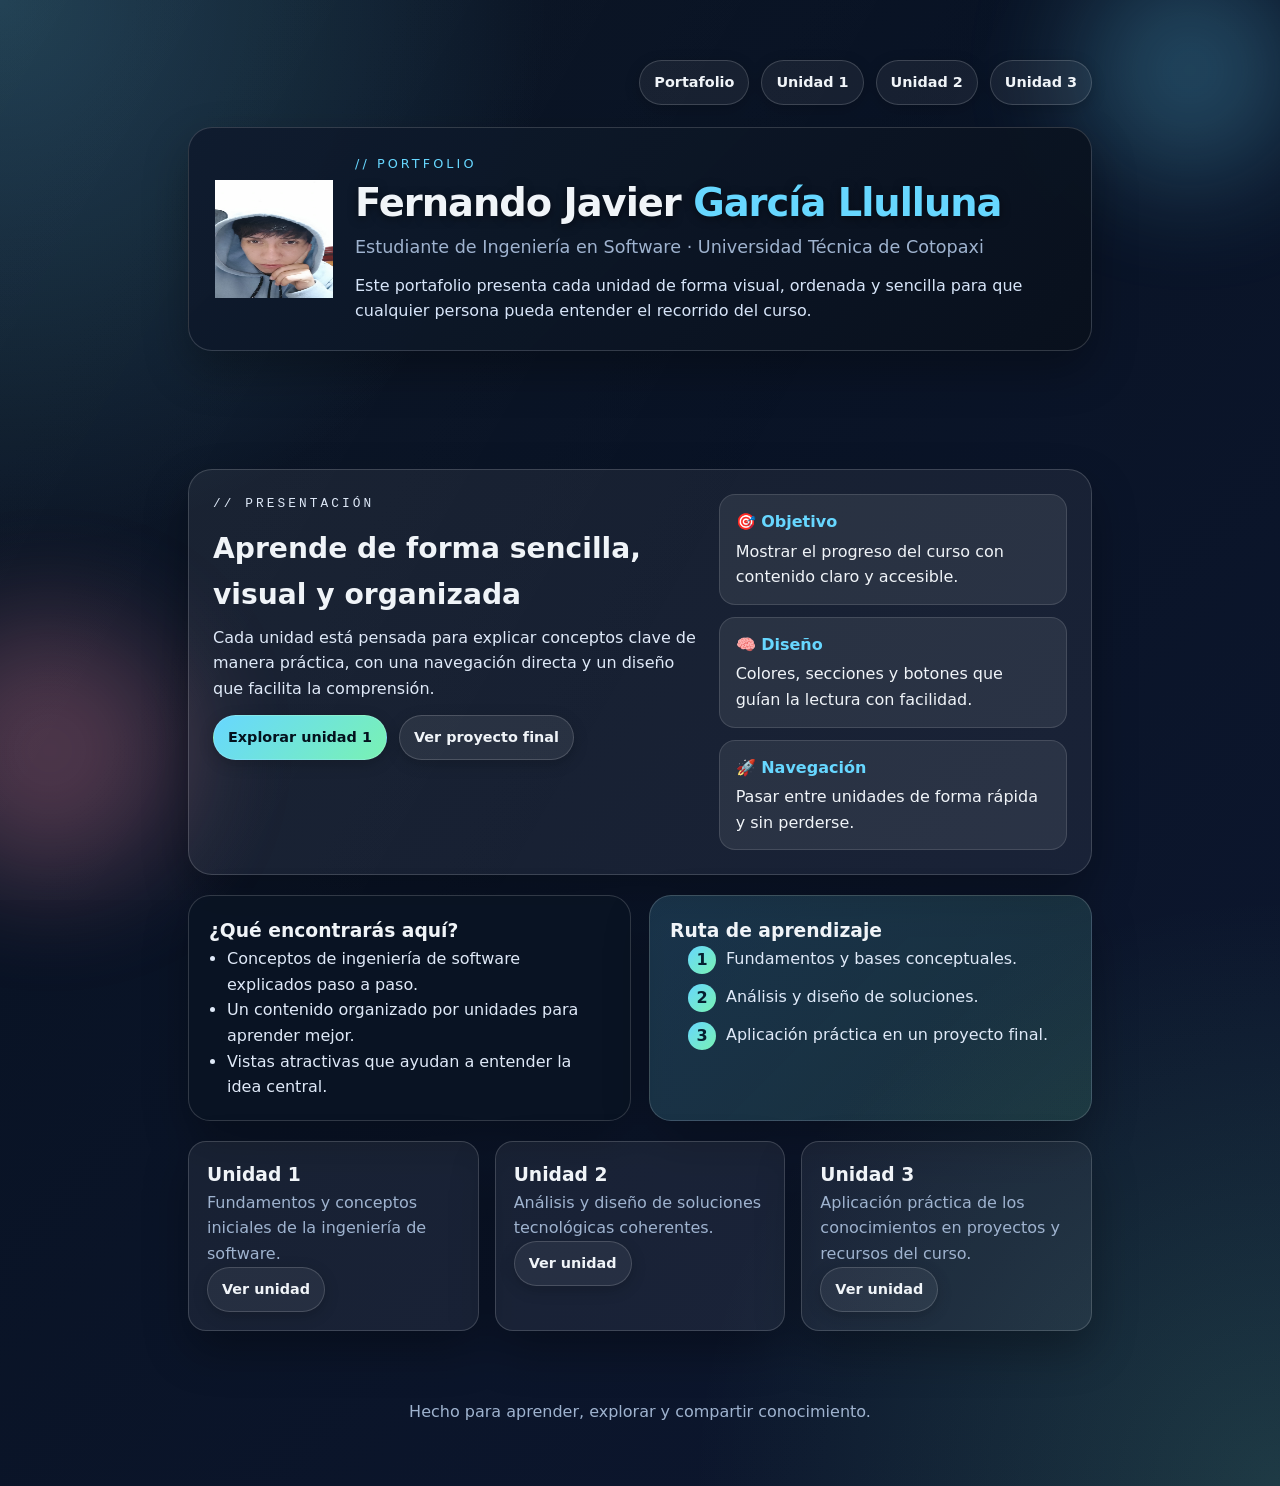
==== commit 10cd54ea: "arreglos2" ====
--- a/index.html
+++ b/index.html
@@ -19,7 +19,7 @@
     </nav>
 
     <div class="brand-row">
-      <img src="WhatsApp Image 2026-08-06 at 6.16.31 PM.jpeg" alt="Foto de perfil" class="logo-badge profile-image" role="img" aria-label="Foto de perfil">
+      <img src="docs/images/fernando-profile.jpg" alt="Foto de perfil" class="logo-badge profile-image" role="img" aria-label="Foto de perfil">
       <div class="brand-text">
         <p class="brand-tag">// portfolio</p>
         <h1>Fernando Javier <span>García Llulluna</span></h1>
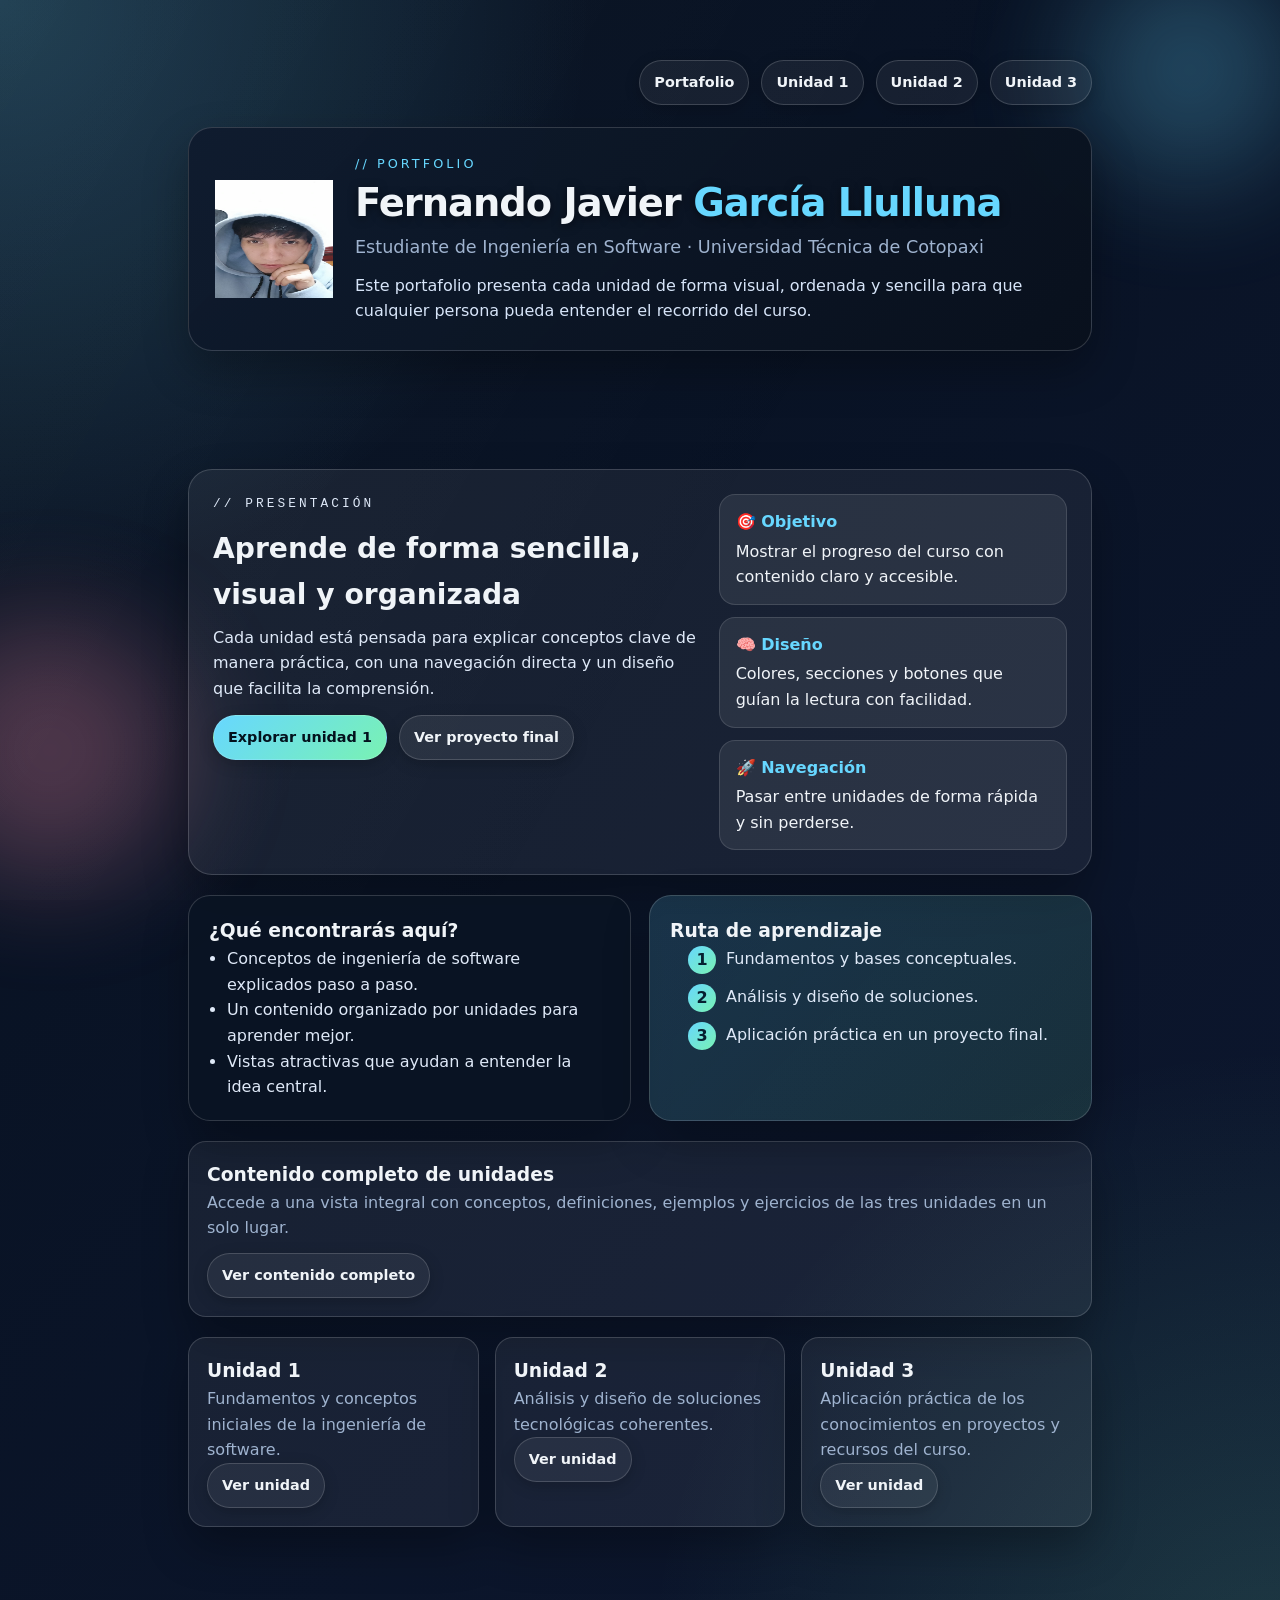
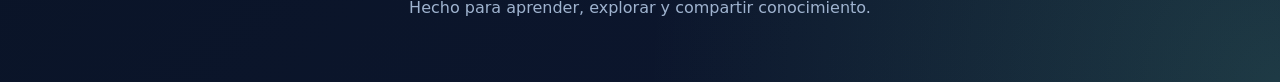
==== commit b26aca2e: "arrg4" ====
--- a/index.html
+++ b/index.html
@@ -77,6 +77,12 @@
       </article>
     </section>
 
+    <section class="card" style="margin-top: 20px;">
+      <h3>Contenido completo de unidades</h3>
+      <p>Accede a una vista integral con conceptos, definiciones, ejemplos y ejercicios de las tres unidades en un solo lugar.</p>
+      <a class="nav-btn" href="unidades_completo.html" style="margin-top: 12px; display: inline-flex;">Ver contenido completo</a>
+    </section>
+
     <div class="grid">
       <article class="card">
         <h3>Unidad 1</h3>
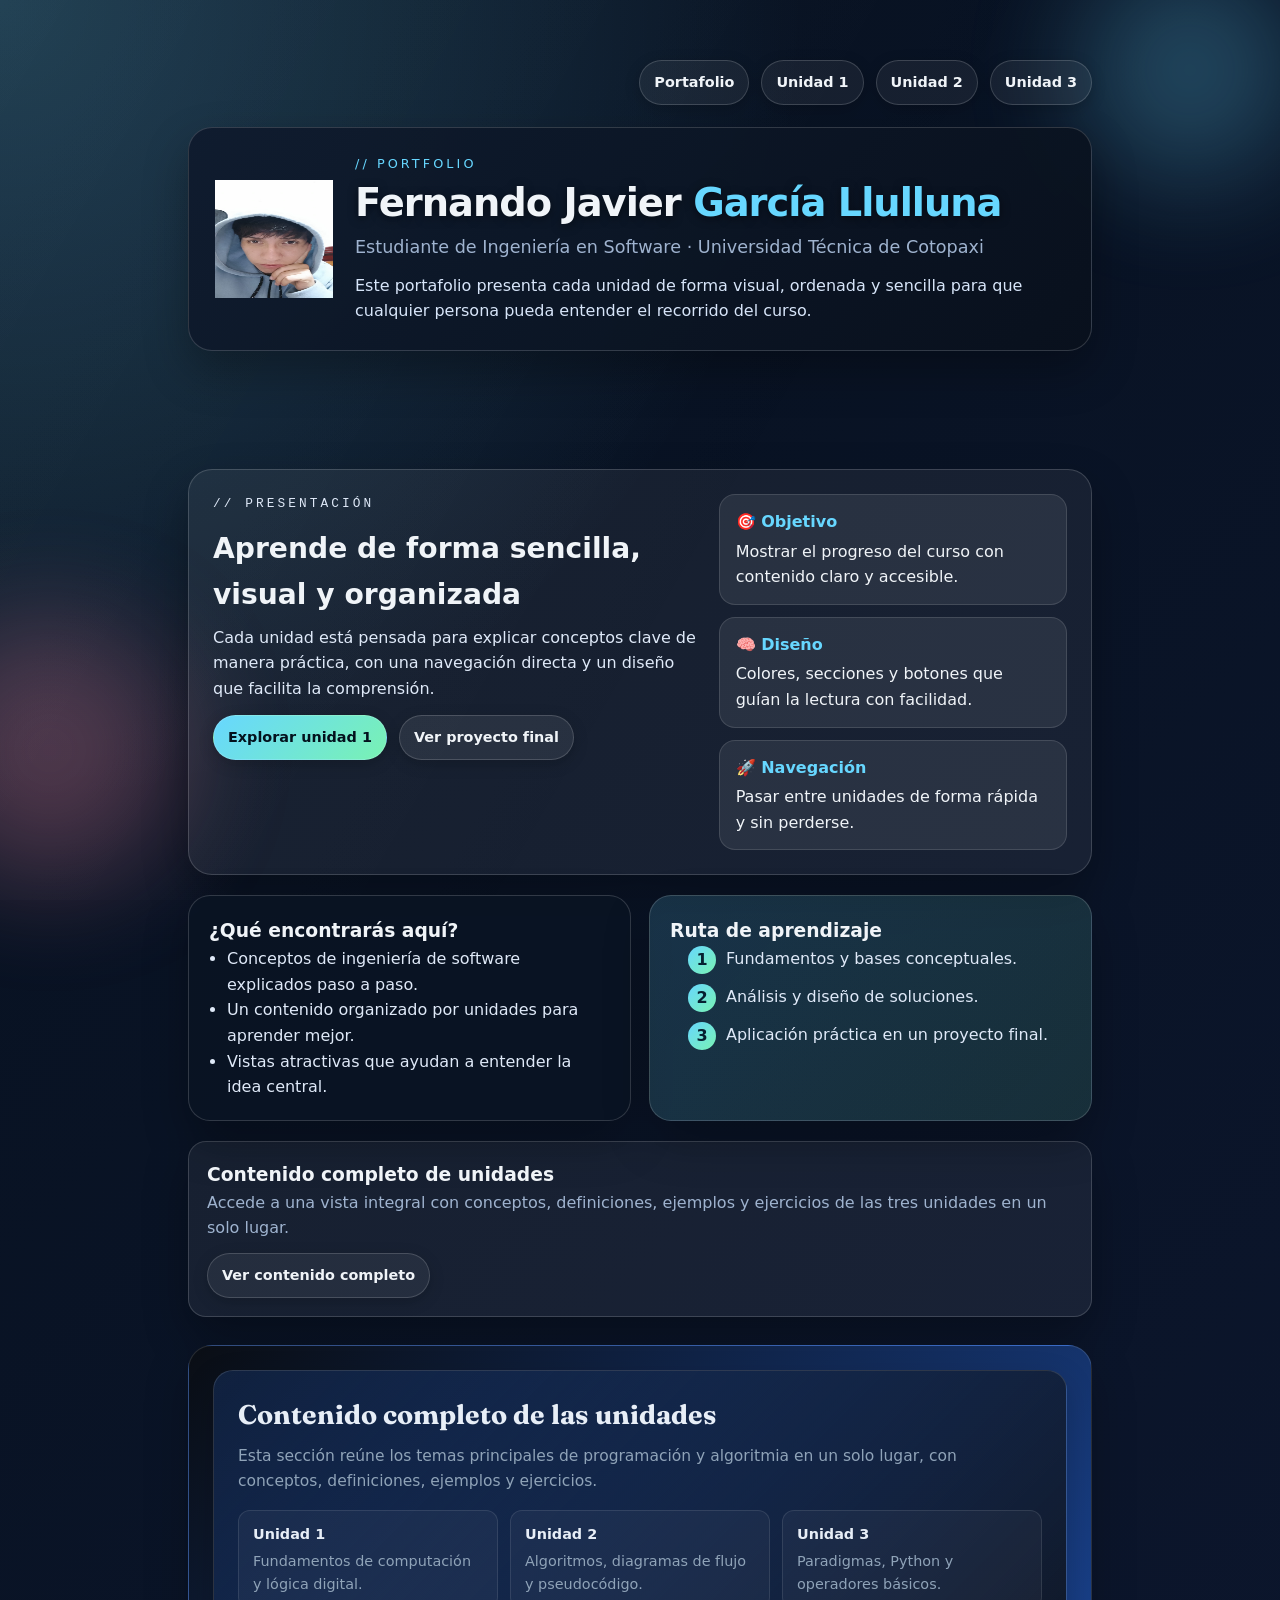
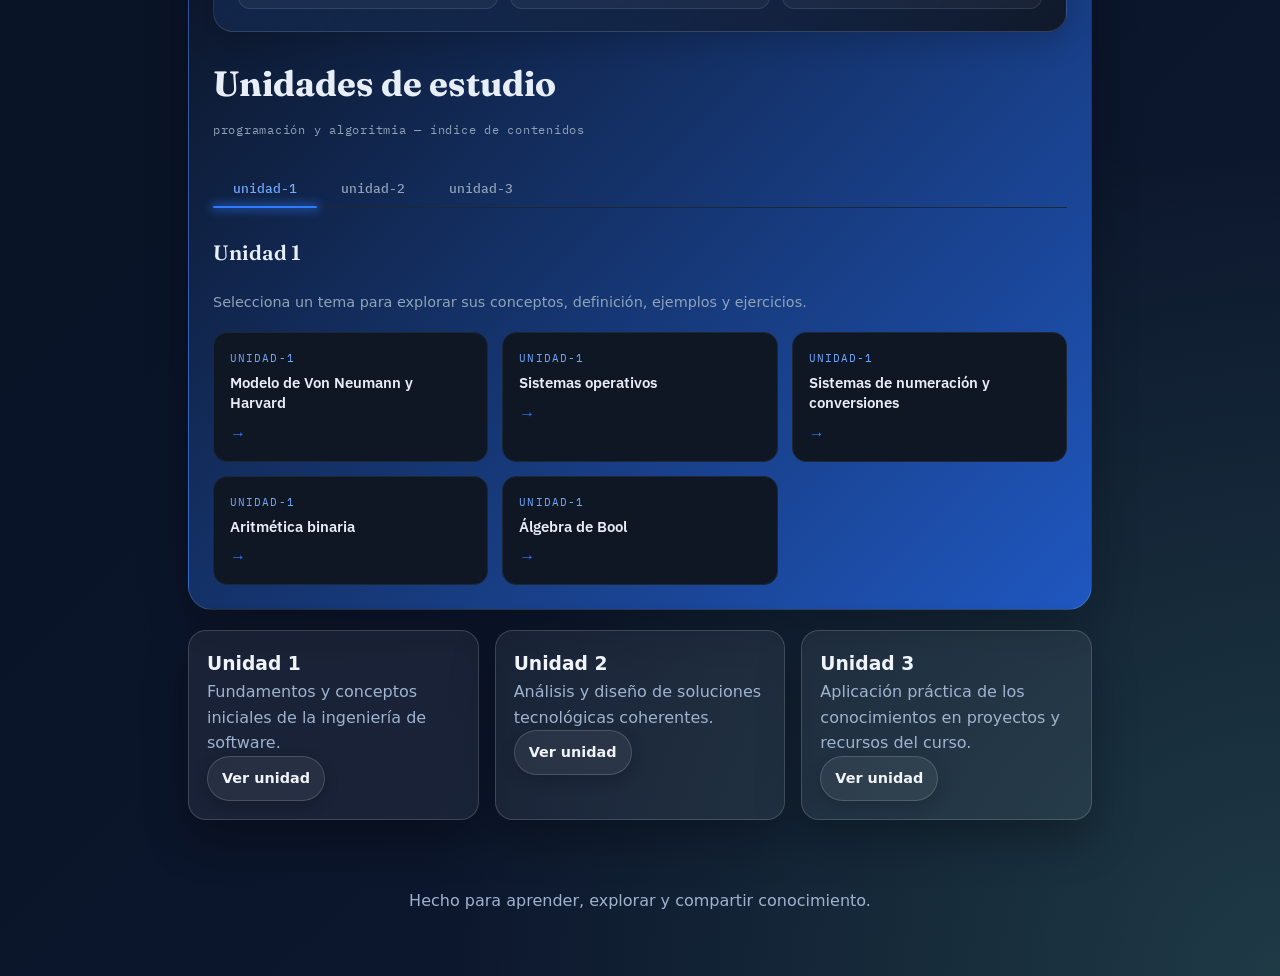
==== commit bfbcc3a3: "cambios 3" ====
--- a/index.html
+++ b/index.html
@@ -4,7 +4,163 @@
   <meta charset="UTF-8">
   <meta name="viewport" content="width=device-width, initial-scale=1.0">
   <title>Portafolio — Fernando Javier Garcia Llulluna</title>
+  <link rel="preconnect" href="https://fonts.googleapis.com">
+  <link rel="preconnect" href="https://fonts.gstatic.com" crossorigin>
+  <link href="https://fonts.googleapis.com/css2?family=Fraunces:opsz,wght@9..144,400;9..144,500;9..144,600;9..144,700&family=IBM+Plex+Sans:wght@400;500;600&family=IBM+Plex+Mono:wght@400;500&display=swap" rel="stylesheet">
   <link rel="stylesheet" href="style.css">
+  <style>
+    .units-portal-page {
+      margin-top: 28px;
+      padding: 24px;
+      border-radius: 24px;
+      background: linear-gradient(135deg, rgba(10,14,20,0.96), rgba(32, 89, 195, 0.98));
+      border: 1px solid rgba(255,255,255,0.12);
+      box-shadow: 0 20px 45px rgba(0,0,0,0.24);
+    }
+    .units-portal-page .wrap { max-width: 100%; margin: 0 auto; }
+    .units-portal-page .hero-intro {
+      background: linear-gradient(135deg, rgba(47,123,255,0.16), rgba(16,23,36,0.95));
+      border: 1px solid rgba(255,255,255,0.12);
+      border-radius: 20px;
+      padding: 22px 24px;
+      margin-bottom: 24px;
+      box-shadow: 0 10px 30px rgba(0,0,0,0.18);
+    }
+    .units-portal-page .hero-intro h2 {
+      font-family: 'Fraunces', serif;
+      font-size: clamp(1.3rem, 2.1vw, 1.7rem);
+      margin: 0 0 8px;
+      color: #E7EEF7;
+    }
+    .units-portal-page .hero-intro p {
+      margin: 0;
+      color: #8FA3B8;
+      font-size: 0.97rem;
+    }
+    .units-portal-page .hero-summary {
+      display: grid;
+      grid-template-columns: repeat(auto-fit, minmax(180px, 1fr));
+      gap: 12px;
+      margin-top: 16px;
+    }
+    .units-portal-page .hero-pill {
+      background: rgba(255,255,255,0.04);
+      border: 1px solid rgba(255,255,255,0.1);
+      border-radius: 12px;
+      padding: 12px 14px;
+      color: #8FA3B8;
+      font-size: 0.9rem;
+    }
+    .units-portal-page .hero-pill strong { color: #E7EEF7; display: block; margin-bottom: 4px; }
+    .units-portal-page .units { margin-top: 0; }
+    .units-portal-page .units-heading { margin-bottom: 28px; }
+    .units-portal-page .units-heading h2 {
+      font-family: 'Fraunces', serif;
+      font-size: clamp(1.6rem, 3vw, 2.2rem);
+      font-weight: 700;
+      color: #E7EEF7;
+      margin: 0 0 4px;
+    }
+    .units-portal-page .units-heading .sub {
+      font-family: 'IBM Plex Mono', monospace;
+      font-size: 0.78rem;
+      color: #8FA3B8;
+      letter-spacing: 0.06em;
+    }
+    .units-portal-page .tabs {
+      display: flex;
+      gap: 4px;
+      border-bottom: 1px solid #1E2735;
+      margin-bottom: 28px;
+      position: relative;
+      padding-bottom: 0;
+      flex-wrap: wrap;
+    }
+    .units-portal-page .tab-btn {
+      font-family: 'IBM Plex Mono', monospace;
+      font-size: 0.82rem;
+      font-weight: 500;
+      color: #8FA3B8;
+      background: none;
+      border: none;
+      padding: 10px 20px;
+      cursor: pointer;
+      border-radius: 8px 8px 0 0;
+      transition: color .2s;
+      position: relative;
+      z-index: 1;
+    }
+    .units-portal-page .tab-btn[aria-selected="true"] { color: #6FA8FF; }
+    .units-portal-page .tab-btn:hover { color: #E7EEF7; }
+    .units-portal-page .tab-indicator {
+      position: absolute;
+      bottom: -1px;
+      height: 2px;
+      background: #2F7BFF;
+      border-radius: 2px;
+      box-shadow: 0 0 10px 2px rgba(47,123,255,0.6);
+      transition: left .35s cubic-bezier(.65,0,.35,1), width .35s cubic-bezier(.65,0,.35,1);
+    }
+    .units-portal-page .panels { position: relative; }
+    .units-portal-page .panel { display: none; }
+    .units-portal-page .panel[aria-hidden="false"] { display: block; animation: panelIn .35s cubic-bezier(.22,1,.36,1) both; }
+    @keyframes panelIn { from { opacity: 0; transform: translateY(10px); } to { opacity: 1; transform: translateY(0); } }
+    .units-portal-page .panel > h3 {
+      font-family: 'Fraunces', serif;
+      font-size: 1.3rem;
+      font-weight: 600;
+      color: #E7EEF7;
+      margin: 0 0 22px;
+    }
+    .units-portal-page .temas-intro { font-size: 0.9rem; color: #8FA3B8; margin: 0 0 18px; }
+    .units-portal-page .temas-grid { display: grid; grid-template-columns: repeat(auto-fill, minmax(220px, 1fr)); gap: 14px; }
+    .units-portal-page .tema-card {
+      background: #101724;
+      border: 1px solid #1E2735;
+      border-radius: 14px;
+      padding: 18px 16px;
+      text-align: left;
+      cursor: pointer;
+      display: flex;
+      flex-direction: column;
+      gap: 8px;
+      transition: border-color .2s, transform .2s, box-shadow .2s;
+      position: relative;
+      overflow: hidden;
+      color: inherit;
+    }
+    .units-portal-page .tema-card:hover { border-color: #2F7BFF; transform: translateY(-3px); box-shadow: 0 8px 24px rgba(47,123,255,0.15); }
+    .units-portal-page .tema-eyebrow { font-family: 'IBM Plex Mono', monospace; font-size: 0.68rem; color: #6FA8FF; text-transform: uppercase; letter-spacing: 0.1em; }
+    .units-portal-page .tema-label { font-family: 'IBM Plex Sans', sans-serif; font-size: 0.95rem; font-weight: 600; color: #E7EEF7; line-height: 1.3; }
+    .units-portal-page .tema-arrow { font-size: 1rem; color: #2F7BFF; margin-top: 4px; }
+    .units-portal-page .tema-detail { animation: panelIn .35s cubic-bezier(.22,1,.36,1) both; }
+    .units-portal-page .back-btn {
+      display: inline-flex;
+      align-items: center;
+      gap: 6px;
+      font-family: 'IBM Plex Mono', monospace;
+      font-size: 0.78rem;
+      color: #8FA3B8;
+      background: none;
+      border: 1px solid #1E2735;
+      border-radius: 8px;
+      padding: 6px 14px;
+      cursor: pointer;
+      margin-bottom: 20px;
+      transition: color .2s, border-color .2s;
+    }
+    .units-portal-page .back-btn:hover { color: #E7EEF7; border-color: #2F7BFF; }
+    .units-portal-page .back-arrow { font-size: 1rem; }
+    .units-portal-page .tema-title { font-family: 'Fraunces', serif; font-size: 1.25rem; font-weight: 600; color: #E7EEF7; margin: 0 0 20px; }
+    .units-portal-page .subtabs { display: flex; gap: 2px; border-bottom: 1px solid #1E2735; margin-bottom: 22px; position: relative; flex-wrap: wrap; }
+    .units-portal-page .subtab-btn { font-family: 'IBM Plex Mono', monospace; font-size: 0.78rem; font-weight: 500; color: #8FA3B8; background: none; border: none; padding: 8px 16px; cursor: pointer; transition: color .2s; }
+    .units-portal-page .subtab-btn[aria-selected="true"] { color: #6FA8FF; font-weight: 600; }
+    .units-portal-page .subtab-indicator { position: absolute; bottom: -1px; height: 2px; background: #2F7BFF; border-radius: 2px; box-shadow: 0 0 8px 1px rgba(47,123,255,0.75); transition: left .35s cubic-bezier(.65,0,.35,1), width .35s cubic-bezier(.65,0,.35,1); }
+    .units-portal-page .subpanels { padding-top: 4px; }
+    .units-portal-page .subpanel { display: none; }
+    .units-portal-page .subpanel[aria-hidden="false"] { display: block; animation: panelIn .4s cubic-bezier(.22,1,.36,1) both; }
+    .units-portal-page .subpanel p { color: #8FA3B8; font-size: 0.97rem; line-height: 1.75; max-width: 72ch; margin: 0; }
+  </style>
 </head>
 <body>
   <div class="bg-orb orb-one"></div>
@@ -13,9 +169,9 @@
   <header>
     <nav class="topbar" aria-label="Navegación principal">
       <a class="nav-btn" href="index.html">Portafolio</a>
-      <a class="nav-btn u1" href="unidad1.html">Unidad 1</a>
-      <a class="nav-btn u2" href="unidad2.html">Unidad 2</a>
-      <a class="nav-btn u3" href="unidad3.html">Unidad 3</a>
+      <a class="nav-btn u1" href="docs/unidad1.html">Unidad 1</a>
+      <a class="nav-btn u2" href="docs/unidad2.html">Unidad 2</a>
+      <a class="nav-btn u3" href="docs/unidad3.html">Unidad 3</a>
     </nav>
 
     <div class="brand-row">
@@ -36,8 +192,8 @@
         <h2>Aprende de forma sencilla, visual y organizada</h2>
         <p>Cada unidad está pensada para explicar conceptos clave de manera práctica, con una navegación directa y un diseño que facilita la comprensión.</p>
         <div class="hero-actions">
-          <a class="primary-btn" href="unidad1.html">Explorar unidad 1</a>
-          <a class="secondary-btn" href="unidad3.html">Ver proyecto final</a>
+          <a class="primary-btn" href="docs/unidad1.html">Explorar unidad 1</a>
+          <a class="secondary-btn" href="docs/unidad3.html">Ver proyecto final</a>
         </div>
       </div>
 
@@ -80,24 +236,144 @@
     <section class="card" style="margin-top: 20px;">
       <h3>Contenido completo de unidades</h3>
       <p>Accede a una vista integral con conceptos, definiciones, ejemplos y ejercicios de las tres unidades en un solo lugar.</p>
-      <a class="nav-btn" href="unidades_completo.html" style="margin-top: 12px; display: inline-flex;">Ver contenido completo</a>
+      <a class="nav-btn" href="docs/unidades_completo.html" style="margin-top: 12px; display: inline-flex;">Ver contenido completo</a>
+    </section>
+
+    <section class="units-portal-page">
+      <div class="wrap">
+        <section class="hero-intro" aria-label="Resumen del contenido">
+          <h2>Contenido completo de las unidades</h2>
+          <p>Esta sección reúne los temas principales de programación y algoritmia en un solo lugar, con conceptos, definiciones, ejemplos y ejercicios.</p>
+          <div class="hero-summary">
+            <div class="hero-pill"><strong>Unidad 1</strong>Fundamentos de computación y lógica digital.</div>
+            <div class="hero-pill"><strong>Unidad 2</strong>Algoritmos, diagramas de flujo y pseudocódigo.</div>
+            <div class="hero-pill"><strong>Unidad 3</strong>Paradigmas, Python y operadores básicos.</div>
+          </div>
+        </section>
+
+        <section class="units">
+          <div class="units-heading">
+            <h2>Unidades de estudio</h2>
+            <span class="sub">programación y algoritmia — índice de contenidos</span>
+          </div>
+
+          <div class="tabs" role="tablist" aria-label="Unidades del curso">
+            <button class="tab-btn" role="tab" id="tab-1" aria-controls="panel-1" aria-selected="true" data-target="1">unidad-1</button>
+            <button class="tab-btn" role="tab" id="tab-2" aria-controls="panel-2" aria-selected="false" data-target="2">unidad-2</button>
+            <button class="tab-btn" role="tab" id="tab-3" aria-controls="panel-3" aria-selected="false" data-target="3">unidad-3</button>
+            <span class="tab-indicator" id="tab-indicator"></span>
+          </div>
+
+          <div class="panels">
+            <div class="panel" id="panel-1" role="tabpanel" aria-labelledby="tab-1" aria-hidden="false">
+              <h3>Unidad 1</h3>
+              <div class="temas-view" data-unidad="1">
+                <p class="temas-intro">Selecciona un tema para explorar sus conceptos, definición, ejemplos y ejercicios.</p>
+                <div class="temas-grid">
+                  <button class="tema-card" data-tema="1"><span class="tema-eyebrow">unidad-1</span><span class="tema-label">Modelo de Von Neumann y Harvard</span><span class="tema-arrow">→</span></button>
+                  <button class="tema-card" data-tema="2"><span class="tema-eyebrow">unidad-1</span><span class="tema-label">Sistemas operativos</span><span class="tema-arrow">→</span></button>
+                  <button class="tema-card" data-tema="3"><span class="tema-eyebrow">unidad-1</span><span class="tema-label">Sistemas de numeración y conversiones</span><span class="tema-arrow">→</span></button>
+                  <button class="tema-card" data-tema="4"><span class="tema-eyebrow">unidad-1</span><span class="tema-label">Aritmética binaria</span><span class="tema-arrow">→</span></button>
+                  <button class="tema-card" data-tema="5"><span class="tema-eyebrow">unidad-1</span><span class="tema-label">Álgebra de Bool</span><span class="tema-arrow">→</span></button>
+                </div>
+              </div>
+              <div class="tema-detail" data-unidad="1" hidden>
+                <button class="back-btn"><span class="back-arrow">←</span> Volver a los temas</button>
+                <h4 class="tema-title"></h4>
+                <div class="subtabs" role="tablist">
+                  <button class="subtab-btn" data-sub="conceptos" aria-selected="true">Conceptos</button>
+                  <button class="subtab-btn" data-sub="definicion" aria-selected="false">Definición</button>
+                  <button class="subtab-btn" data-sub="ejemplos" aria-selected="false">Ejemplos</button>
+                  <button class="subtab-btn" data-sub="ejercicios" aria-selected="false">Ejercicios</button>
+                  <span class="subtab-indicator"></span>
+                </div>
+                <div class="subpanels">
+                  <div class="subpanel" data-sub="conceptos" aria-hidden="false"></div>
+                  <div class="subpanel" data-sub="definicion" aria-hidden="true"></div>
+                  <div class="subpanel" data-sub="ejemplos" aria-hidden="true"></div>
+                  <div class="subpanel" data-sub="ejercicios" aria-hidden="true"></div>
+                </div>
+              </div>
+            </div>
+
+            <div class="panel" id="panel-2" role="tabpanel" aria-labelledby="tab-2" aria-hidden="true">
+              <h3>Unidad 2</h3>
+              <div class="temas-view" data-unidad="2">
+                <p class="temas-intro">Selecciona un tema para explorar sus conceptos, definición, ejemplos y ejercicios.</p>
+                <div class="temas-grid">
+                  <button class="tema-card" data-tema="1"><span class="tema-eyebrow">unidad-2</span><span class="tema-label">Algoritmos y sus características</span><span class="tema-arrow">→</span></button>
+                  <button class="tema-card" data-tema="2"><span class="tema-eyebrow">unidad-2</span><span class="tema-label">Los diagramas de flujo como herramienta útil</span><span class="tema-arrow">→</span></button>
+                  <button class="tema-card" data-tema="3"><span class="tema-eyebrow">unidad-2</span><span class="tema-label">Pseudocódigo: una herramienta útil</span><span class="tema-arrow">→</span></button>
+                  <button class="tema-card" data-tema="4"><span class="tema-eyebrow">unidad-2</span><span class="tema-label">Modelado de problemas</span><span class="tema-arrow">→</span></button>
+                </div>
+              </div>
+              <div class="tema-detail" data-unidad="2" hidden>
+                <button class="back-btn"><span class="back-arrow">←</span> Volver a los temas</button>
+                <h4 class="tema-title"></h4>
+                <div class="subtabs" role="tablist">
+                  <button class="subtab-btn" data-sub="conceptos" aria-selected="true">Conceptos</button>
+                  <button class="subtab-btn" data-sub="definicion" aria-selected="false">Definición</button>
+                  <button class="subtab-btn" data-sub="ejemplos" aria-selected="false">Ejemplos</button>
+                  <button class="subtab-btn" data-sub="ejercicios" aria-selected="false">Ejercicios</button>
+                  <span class="subtab-indicator"></span>
+                </div>
+                <div class="subpanels">
+                  <div class="subpanel" data-sub="conceptos" aria-hidden="false"></div>
+                  <div class="subpanel" data-sub="definicion" aria-hidden="true"></div>
+                  <div class="subpanel" data-sub="ejemplos" aria-hidden="true"></div>
+                  <div class="subpanel" data-sub="ejercicios" aria-hidden="true"></div>
+                </div>
+              </div>
+            </div>
+
+            <div class="panel" id="panel-3" role="tabpanel" aria-labelledby="tab-3" aria-hidden="true">
+              <h3>Unidad 3</h3>
+              <div class="temas-view" data-unidad="3">
+                <p class="temas-intro">Selecciona un tema para explorar sus conceptos, definición, ejemplos y ejercicios.</p>
+                <div class="temas-grid">
+                  <button class="tema-card" data-tema="1"><span class="tema-eyebrow">unidad-3</span><span class="tema-label">Lenguajes y paradigmas de programación</span><span class="tema-arrow">→</span></button>
+                  <button class="tema-card" data-tema="2"><span class="tema-eyebrow">unidad-3</span><span class="tema-label">Introducción a la programación en Python</span><span class="tema-arrow">→</span></button>
+                  <button class="tema-card" data-tema="3"><span class="tema-eyebrow">unidad-3</span><span class="tema-label">Operadores algebraicos, relacionales y lógicos</span><span class="tema-arrow">→</span></button>
+                </div>
+              </div>
+              <div class="tema-detail" data-unidad="3" hidden>
+                <button class="back-btn"><span class="back-arrow">←</span> Volver a los temas</button>
+                <h4 class="tema-title"></h4>
+                <div class="subtabs" role="tablist">
+                  <button class="subtab-btn" data-sub="conceptos" aria-selected="true">Conceptos</button>
+                  <button class="subtab-btn" data-sub="definicion" aria-selected="false">Definición</button>
+                  <button class="subtab-btn" data-sub="ejemplos" aria-selected="false">Ejemplos</button>
+                  <button class="subtab-btn" data-sub="ejercicios" aria-selected="false">Ejercicios</button>
+                  <span class="subtab-indicator"></span>
+                </div>
+                <div class="subpanels">
+                  <div class="subpanel" data-sub="conceptos" aria-hidden="false"></div>
+                  <div class="subpanel" data-sub="definicion" aria-hidden="true"></div>
+                  <div class="subpanel" data-sub="ejemplos" aria-hidden="true"></div>
+                  <div class="subpanel" data-sub="ejercicios" aria-hidden="true"></div>
+                </div>
+              </div>
+            </div>
+          </div>
+        </section>
+      </div>
     </section>
 
     <div class="grid">
       <article class="card">
         <h3>Unidad 1</h3>
         <p>Fundamentos y conceptos iniciales de la ingeniería de software.</p>
-        <a class="nav-btn" href="unidad1.html">Ver unidad</a>
+        <a class="nav-btn" href="docs/unidad1.html">Ver unidad</a>
       </article>
       <article class="card">
         <h3>Unidad 2</h3>
         <p>Análisis y diseño de soluciones tecnológicas coherentes.</p>
-        <a class="nav-btn" href="unidad2.html">Ver unidad</a>
+        <a class="nav-btn" href="docs/unidad2.html">Ver unidad</a>
       </article>
       <article class="card">
         <h3>Unidad 3</h3>
         <p>Aplicación práctica de los conocimientos en proyectos y recursos del curso.</p>
-        <a class="nav-btn" href="unidad3.html">Ver unidad</a>
+        <a class="nav-btn" href="docs/unidad3.html">Ver unidad</a>
       </article>
     </div>
   </main>
@@ -105,5 +381,176 @@
   <footer class="footer-card">
     <p>Hecho para aprender, explorar y compartir conocimiento.</p>
   </footer>
+
+  <script>
+    const temaData = {
+      1: [
+        {
+          titulo: 'Modelo de Von Neumann y Harvard',
+          conceptos: 'Este modelo describe la organización básica de una computadora digital. En la arquitectura de Von Neumann, la CPU accede a instrucciones y datos desde la misma memoria, lo que simplifica su diseño pero puede generar cuellos de botella. En cambio, la arquitectura Harvard separa físicamente la memoria para instrucciones y datos, lo que permite un acceso más rápido y un mayor rendimiento en sistemas embebidos y procesamiento en tiempo real.',
+          definicion: 'La arquitectura de Von Neumann utiliza un único bus o espacio común para instrucciones y datos, mientras que la arquitectura Harvard usa caminos separados para cada tipo de información, favoreciendo la ejecución simultánea y la eficiencia del sistema.',
+          ejemplos: 'Un microcontrolador de un electrodoméstico puede usar Harvard para ejecutar instrucciones y leer datos de forma más rápida, mientras que una computadora personal tradicional suele seguir el modelo de Von Neumann por su flexibilidad y simplicidad de diseño.',
+          ejercicios: 'Explica con tus palabras la diferencia principal entre la arquitectura Von Neumann y Harvard, y señala en qué tipo de dispositivo usarías cada una. Justifica tu respuesta con un ejemplo real.'
+        },
+        {
+          titulo: 'Sistemas operativos',
+          conceptos: 'El sistema operativo es el software base que administra los recursos del computador. Controla la CPU, la memoria RAM, los dispositivos de entrada y salida, los archivos del sistema y la ejecución de programas. Además, proporciona una interfaz para que el usuario interactúe con el equipo de manera organizada y segura.',
+          definicion: 'Un sistema operativo es el programa principal encargado de coordinar el hardware y las aplicaciones, gestionando procesos, memoria, almacenamiento y servicios del sistema para que todo funcione de manera estable.',
+          ejemplos: 'Windows organiza tareas y archivos de forma visual; Linux se usa en servidores y entornos técnicos; macOS integra hardware y software de manera optimizada para ofrecer una experiencia más fluida.',
+          ejercicios: 'Compara dos sistemas operativos distintos que hayas usado. Menciona al menos tres diferencias entre ellos en cuanto a interfaz, seguridad y uso de recursos del hardware.'
+        },
+        {
+          titulo: 'Sistemas de numeración y conversiones: Binario, Octal y Hexadecimal',
+          conceptos: 'Los sistemas de numeración son formas de representar cantidades usando un conjunto de símbolos y una base determinada. El sistema binario usa dos dígitos, el octal usa ocho y el hexadecimal usa dieciséis, lo que resulta muy útil en computación porque permite representar datos de forma compacta y eficiente.',
+          definicion: 'Una conversión entre sistemas numéricos consiste en cambiar la base de representación sin alterar el valor original, por ejemplo, pasar de decimal a binario o de hexadecimal a octal.',
+          ejemplos: 'El número decimal 15 se representa como 1111 en binario, 17 en octal y F en hexadecimal. Estas conversiones son frecuentes en programación y en el diseño de circuitos digitales.',
+          ejercicios: 'Convierte los siguientes números: (a) 42 decimal a binario, (b) 255 decimal a hexadecimal, (c) 101101 binario a decimal. Muestra el procedimiento paso a paso.'
+        },
+        {
+          titulo: 'Aritmética binaria',
+          conceptos: 'La aritmética binaria realiza operaciones matemáticas utilizando únicamente dos dígitos: 0 y 1. Aunque parece simple, permite representar y procesar información digital en el hardware de las computadoras mediante operaciones lógicas y aritméticas.',
+          definicion: 'La aritmética binaria incluye operaciones de suma, resta, multiplicación y división, siguiendo reglas específicas que se basan en la base 2 del sistema.',
+          ejemplos: 'La suma 1 + 1 da como resultado 10 en binario, lo que muestra que al llegar a la base 2 se genera un acarreo. Este principio es fundamental para el funcionamiento de los circuitos y los procesadores.',
+          ejercicios: 'Resuelve las siguientes operaciones en binario: (a) 1011 + 0110, (b) 1100 − 0101, (c) 101 × 11. Verifica tus resultados convirtiéndolos a decimal.'
+        },
+        {
+          titulo: 'Álgebra de Bool',
+          conceptos: 'El álgebra booleana trabaja con proposiciones que pueden ser verdaderas o falsas. Usa operadores lógicos como AND, OR y NOT para combinar condiciones y construir reglas de decisión, lo que resulta esencial en circuitos digitales y en la lógica de programación.',
+          definicion: 'Es una rama de la lógica matemática que permite representar y analizar expresiones binarias mediante reglas algebraicas, facilitando la simplificación de circuitos y la toma de decisiones en sistemas computacionales.',
+          ejemplos: 'La expresión A AND B solo es verdadera si ambas condiciones son verdaderas; la expresión NOT A invierte el valor de A. Estas reglas son la base de la lógica usada en programación y electrónica.',
+          ejercicios: 'Construye la tabla de verdad para la expresión (A AND B) OR (NOT A). Luego simplifica la expresión si es posible y explica qué resultado obtienes.'
+        }
+      ],
+      2: [
+        {
+          titulo: 'Algoritmos y sus características',
+          conceptos: 'Un algoritmo es una secuencia organizada de instrucciones que resuelve un problema concreto. Debe estar bien definido, tener un inicio y un fin, y producir una solución esperada cuando se ejecuta. Es la base de la programación porque permite traducir una idea en pasos precisos.',
+          definicion: 'Un algoritmo posee características como la finitud, la precisión, la entrada, la salida y la efectividad. Esto significa que debe terminar en un tiempo razonable y resolver el problema de manera correcta.',
+          ejemplos: 'Un algoritmo para ordenar una lista puede comparar pares de elementos y moverlos hasta dejar la colección en orden ascendente. Este tipo de procedimiento se usa en búsquedas, cálculos y procesamiento de datos.',
+          ejercicios: 'Diseña un algoritmo que reciba tres números y devuelva el mayor de los tres. Escribe los pasos en lenguaje natural indicando claramente la entrada, el proceso y la salida.'
+        },
+        {
+          titulo: 'Los diagramas de flujo como herramienta útil',
+          conceptos: 'Los diagramas de flujo son representaciones gráficas que muestran el orden de un proceso mediante símbolos como óvalos, rombos y flechas. Permiten visualizar de manera clara las decisiones, los pasos y la secuencia lógica de un algoritmo, incluso antes de escribir código.',
+          definicion: 'Un diagrama de flujo es una herramienta de análisis y diseño que facilita la comprensión de procesos complejos al mostrarlos de forma visual y estructurada.',
+          ejemplos: 'Un diagrama de flujo puede representar la lógica de un sistema que revisa si un número es positivo, negativo o cero, usando decisiones y ramificaciones para dirigir el proceso.',
+          ejercicios: 'Dibuja el diagrama de flujo para un sistema que reciba la nota de un estudiante y muestre si aprobó (≥ 7) o reprobó (< 7). Usa los símbolos correctos: inicio/fin, proceso y decisión.'
+        },
+        {
+          titulo: 'Pseudocódigo: una herramienta útil',
+          conceptos: 'El pseudocódigo es una forma de describir un algoritmo usando un lenguaje sencillo, cercano al humano, pero con estructura lógica. Es útil para planificar soluciones sin depender de la sintaxis exacta de un lenguaje de programación.',
+          definicion: 'Se define como una representación intermedia entre el lenguaje natural y el código real, ya que organiza las instrucciones de manera secuencial y comprensible.',
+          ejemplos: 'Un ejemplo típico sería: iniciar, leer un número, verificar si es par, mostrar "par" o "impar" y terminar. Este tipo de estructura ayuda a preparar el algoritmo antes de traducirlo a un lenguaje real.',
+          ejercicios: 'Escribe el pseudocódigo para un programa que calcule el promedio de cinco notas ingresadas por el usuario y determine si el estudiante aprobó o reprobó el curso.'
+        },
+        {
+          titulo: 'Modelado de problemas',
+          conceptos: 'El modelado de problemas consiste en identificar los elementos principales de una situación real: entradas, procesos, condiciones y resultados esperados. Esto permite transformar un problema complejo en una estructura lógica que pueda resolverse mediante algoritmos.',
+          definicion: 'Es la etapa de abstracción en la que se organiza la información relevante para comprender mejor el problema y diseñar una solución eficiente.',
+          ejemplos: 'En un problema de cálculo de promedio, se reconocen las notas como entradas, la suma y la división como proceso, y el resultado final como salida. Este enfoque facilita la construcción del algoritmo correcto.',
+          ejercicios: 'Elige un problema cotidiano (como calcular el cambio en una tienda o verificar si una persona puede votar). Identifica sus entradas, procesos y salidas, y construye el modelo antes de escribir cualquier código.'
+        }
+      ],
+      3: [
+        {
+          titulo: 'Lenguajes y paradigmas de programación',
+          conceptos: 'Los lenguajes de programación permiten expresar algoritmos en una forma que pueda ejecutar una computadora. Los paradigmas de programación son estilos de pensamiento que guían la forma de resolver problemas, como el imperativo, el funcional o el orientado a objetos.',
+          definicion: 'Un paradigma es un modelo de programación que define cómo se organizan los datos, las instrucciones y las estructuras para construir soluciones lógicas y reutilizables.',
+          ejemplos: 'Python es un lenguaje multiparadigma porque permite programar de forma imperativa, orientada a objetos y, en algunos casos, funcional. Esto lo hace flexible para diferentes tipos de proyectos.',
+          ejercicios: 'Investiga y describe brevemente tres paradigmas de programación distintos. Indica para qué tipo de proyectos se recomienda cada uno y da un ejemplo de lenguaje que lo use.'
+        },
+        {
+          titulo: 'Introducción a la programación en Python',
+          conceptos: 'Python es un lenguaje de programación de alto nivel, interpretado y fácil de leer, por lo que resulta ideal para iniciarse en la programación. Destaca por su sintaxis clara, la gran cantidad de bibliotecas disponibles y su uso en automatización, ciencia de datos, desarrollo web y scripting.',
+          definicion: 'Python permite escribir programas con menos líneas de código que muchos lenguajes tradicionales, lo que facilita el aprendizaje y la comprensión de la lógica de programación.',
+          ejemplos: 'Un programa simple puede imprimir un saludo, solicitar un nombre al usuario y mostrarlo en pantalla. También puede calcular la suma de varios números con instrucciones breves y claras.',
+          ejercicios: 'Escribe un programa en Python que pida al usuario su nombre y su edad, y muestre un mensaje indicando en cuántos años cumplirá 100 años. Prueba el programa con al menos dos valores diferentes.'
+        },
+        {
+          titulo: 'Operadores algebraicos, relacionales y lógicos',
+          conceptos: 'Los operadores algebraicos realizan cálculos matemáticos como suma, resta y multiplicación; los relacionales comparan valores entre sí, como igualdad o mayor que; y los operadores lógicos combinan condiciones booleanas para formar decisiones más complejas.',
+          definicion: 'Estos operadores son herramientas fundamentales en la programación porque permiten realizar cálculos, evaluar condiciones y controlar el flujo de un programa mediante decisiones lógicas.',
+          ejemplos: 'a + b suma dos valores, a == b compara si son iguales, y (a > 0) and (b < 10) evalúa si ambas condiciones se cumplen al mismo tiempo. Este tipo de expresiones es muy común en programas reales.',
+          ejercicios: 'Escribe en Python una expresión que verifique si un número está entre 1 y 100, y además es par. Luego pruébala con los valores 50, 7 y 101, e indica qué resultado arroja cada uno.'
+        }
+      ]
+    };
+
+    const tabs = document.querySelectorAll('.units-portal-page .tab-btn');
+    const panels = document.querySelectorAll('.units-portal-page .panel');
+    const indicator = document.getElementById('tab-indicator');
+
+    function moveIndicator(tab) {
+      indicator.style.left = tab.offsetLeft + 'px';
+      indicator.style.width = tab.offsetWidth + 'px';
+    }
+
+    window.addEventListener('load', () => moveIndicator(document.querySelector('.units-portal-page .tab-btn[aria-selected="true"]')));
+    window.addEventListener('resize', () => moveIndicator(document.querySelector('.units-portal-page .tab-btn[aria-selected="true"]')));
+
+    tabs.forEach(tab => {
+      tab.addEventListener('click', () => {
+        const target = tab.dataset.target;
+        tabs.forEach(t => t.setAttribute('aria-selected', 'false'));
+        tab.setAttribute('aria-selected', 'true');
+        moveIndicator(tab);
+        panels.forEach(p => p.setAttribute('aria-hidden', 'true'));
+        document.getElementById('panel-' + target).setAttribute('aria-hidden', 'false');
+      });
+    });
+
+    document.querySelectorAll('.units-portal-page .temas-view').forEach(vistaTemas => {
+      const unidad = Number(vistaTemas.dataset.unidad);
+      const detalle = document.querySelector('.units-portal-page .tema-detail[data-unidad="' + unidad + '"]');
+      const tituloEl = detalle.querySelector('.tema-title');
+      const backBtn = detalle.querySelector('.back-btn');
+      const subtabs = detalle.querySelectorAll('.subtab-btn');
+      const subpanels = detalle.querySelectorAll('.subpanel');
+      const subInd = detalle.querySelector('.subtab-indicator');
+
+      function moveSubInd(btn) {
+        subInd.style.left = btn.offsetLeft + 'px';
+        subInd.style.width = btn.offsetWidth + 'px';
+      }
+
+      function fillSubpanels(tema) {
+        const d = temaData[unidad][tema - 1];
+        detalle.querySelector('.subpanel[data-sub="conceptos"]').innerHTML = '<p>' + d.conceptos + '</p>';
+        detalle.querySelector('.subpanel[data-sub="definicion"]').innerHTML = '<p>' + d.definicion + '</p>';
+        detalle.querySelector('.subpanel[data-sub="ejemplos"]').innerHTML = '<p>' + d.ejemplos + '</p>';
+        detalle.querySelector('.subpanel[data-sub="ejercicios"]').innerHTML = '<div style="line-height:1.75;"><p style="margin-bottom:12px;"><strong style="color:#E7EEF7;">Ejercicio propuesto</strong></p><p>' + d.ejercicios + '</p></div>';
+      }
+
+      vistaTemas.querySelectorAll('.tema-card').forEach(card => {
+        card.addEventListener('click', () => {
+          const tema = Number(card.dataset.tema);
+          tituloEl.textContent = temaData[unidad][tema - 1].titulo;
+          fillSubpanels(tema);
+          subtabs.forEach(s => s.setAttribute('aria-selected', 'false'));
+          subtabs[0].setAttribute('aria-selected', 'true');
+          subpanels.forEach(p => p.setAttribute('aria-hidden', 'true'));
+          subpanels[0].setAttribute('aria-hidden', 'false');
+          vistaTemas.hidden = true;
+          detalle.hidden = false;
+          requestAnimationFrame(() => moveSubInd(subtabs[0]));
+        });
+      });
+
+      backBtn.addEventListener('click', () => {
+        detalle.hidden = true;
+        vistaTemas.hidden = false;
+      });
+
+      subtabs.forEach(btn => {
+        btn.addEventListener('click', () => {
+          subtabs.forEach(s => s.setAttribute('aria-selected', 'false'));
+          btn.setAttribute('aria-selected', 'true');
+          moveSubInd(btn);
+          subpanels.forEach(p => p.setAttribute('aria-hidden', 'true'));
+          detalle.querySelector('.subpanel[data-sub="' + btn.dataset.sub + '"]').setAttribute('aria-hidden', 'false');
+        });
+      });
+    });
+  </script>
 </body>
 </html>
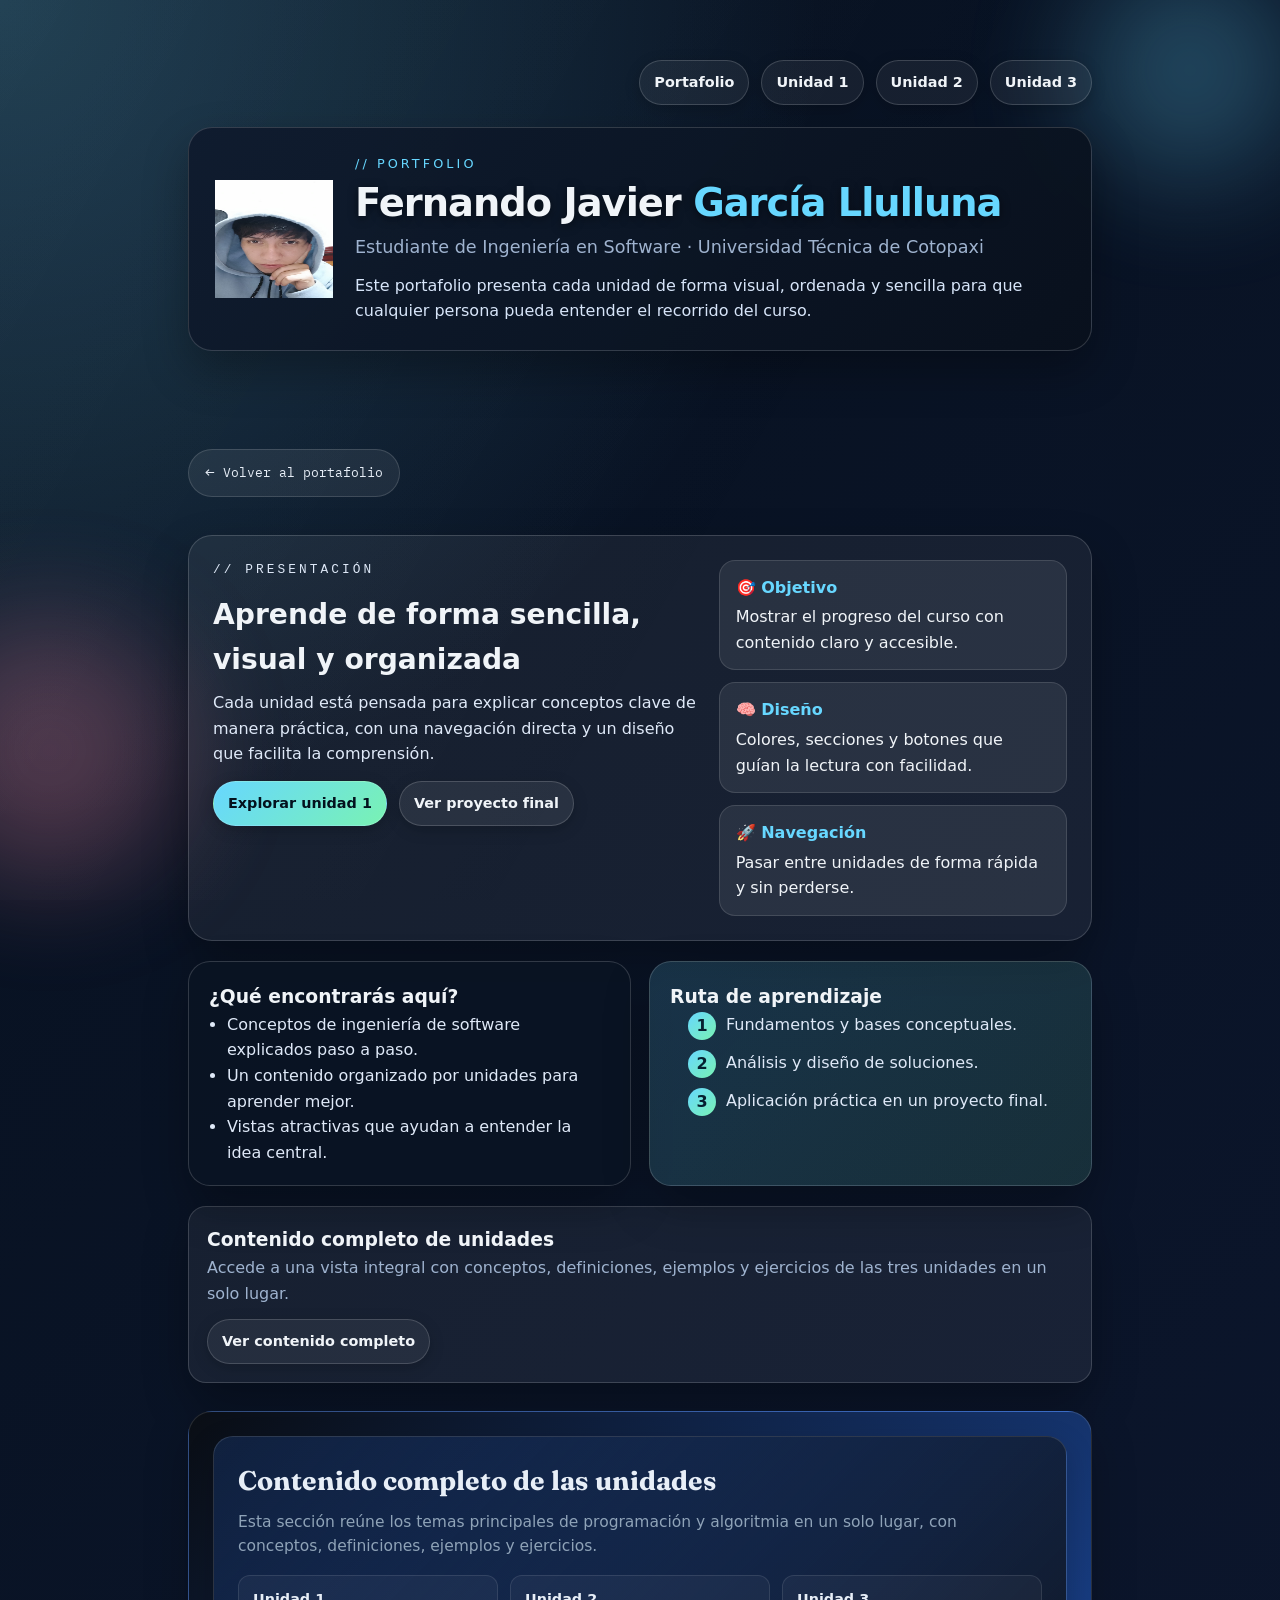
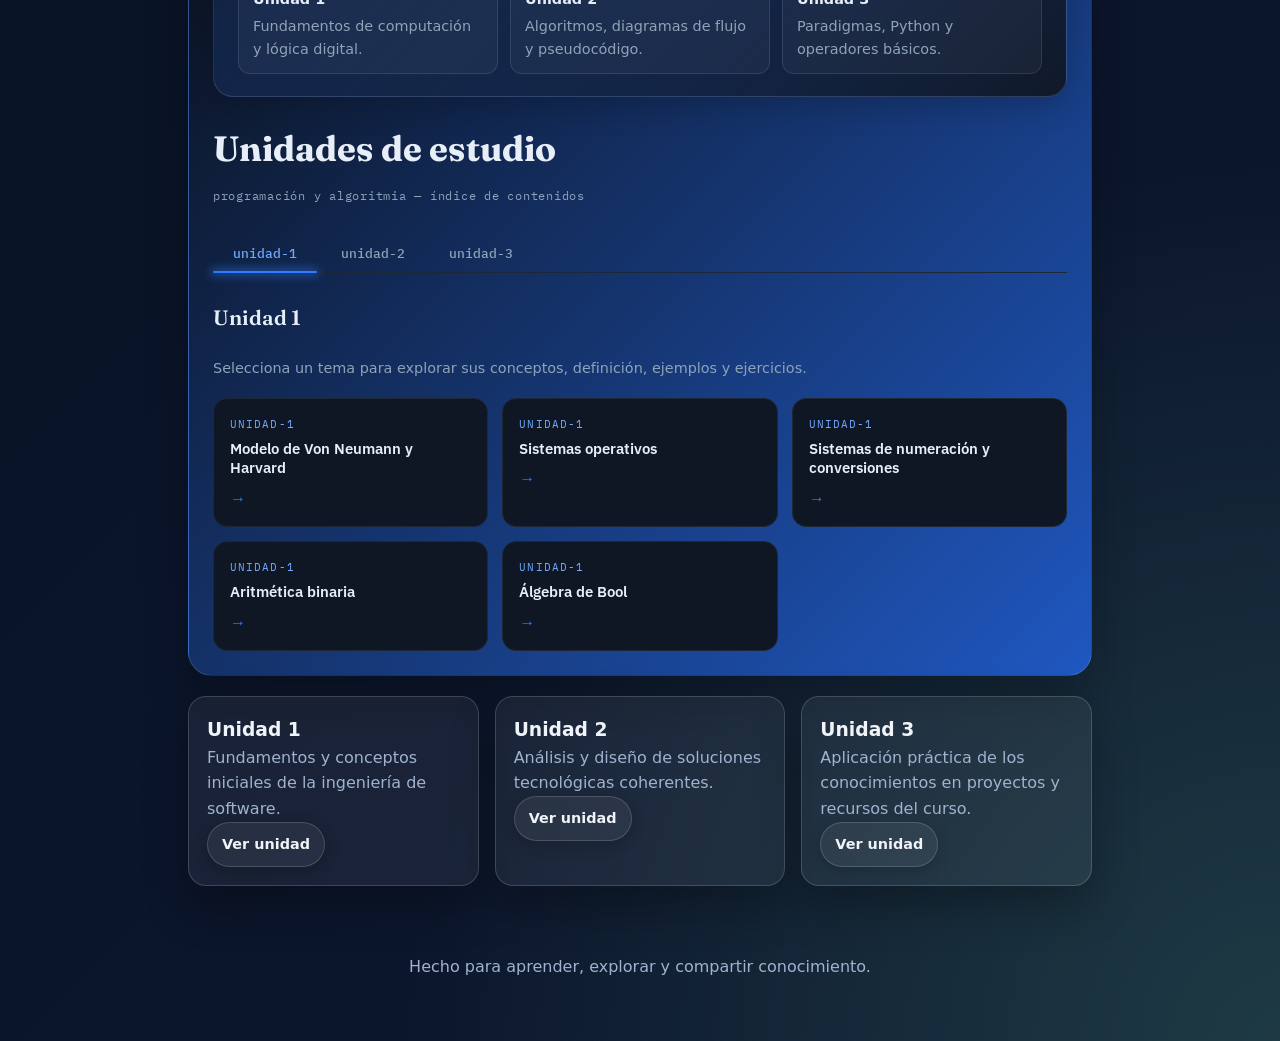
==== commit 0bf111db: "arreglos finales" ====
--- a/index.html
+++ b/index.html
@@ -160,6 +160,23 @@
     .units-portal-page .subpanel { display: none; }
     .units-portal-page .subpanel[aria-hidden="false"] { display: block; animation: panelIn .4s cubic-bezier(.22,1,.36,1) both; }
     .units-portal-page .subpanel p { color: #8FA3B8; font-size: 0.97rem; line-height: 1.75; max-width: 72ch; margin: 0; }
+    .return-home-btn {
+      display: inline-flex;
+      align-items: center;
+      gap: 8px;
+      margin-bottom: 18px;
+      padding: 10px 16px;
+      border-radius: 999px;
+      background: rgba(255,255,255,0.07);
+      border: 1px solid rgba(255,255,255,0.14);
+      color: #E7EEF7;
+      text-decoration: none;
+      font-family: 'IBM Plex Mono', monospace;
+      font-size: 0.82rem;
+      transition: transform .2s ease, border-color .2s ease;
+    }
+    .return-home-btn:hover { transform: translateY(-2px); border-color: #6FA8FF; }
+    .return-home-btn .arrow { font-size: 1rem; }
   </style>
 </head>
 <body>
@@ -186,6 +203,8 @@
   </header>
 
   <main>
+    <a class="return-home-btn" href="index.html"><span class="arrow">←</span> Volver al portafolio</a>
+
     <section class="hero-card">
       <div class="hero-copy">
         <p class="section-label">// presentación</p>
